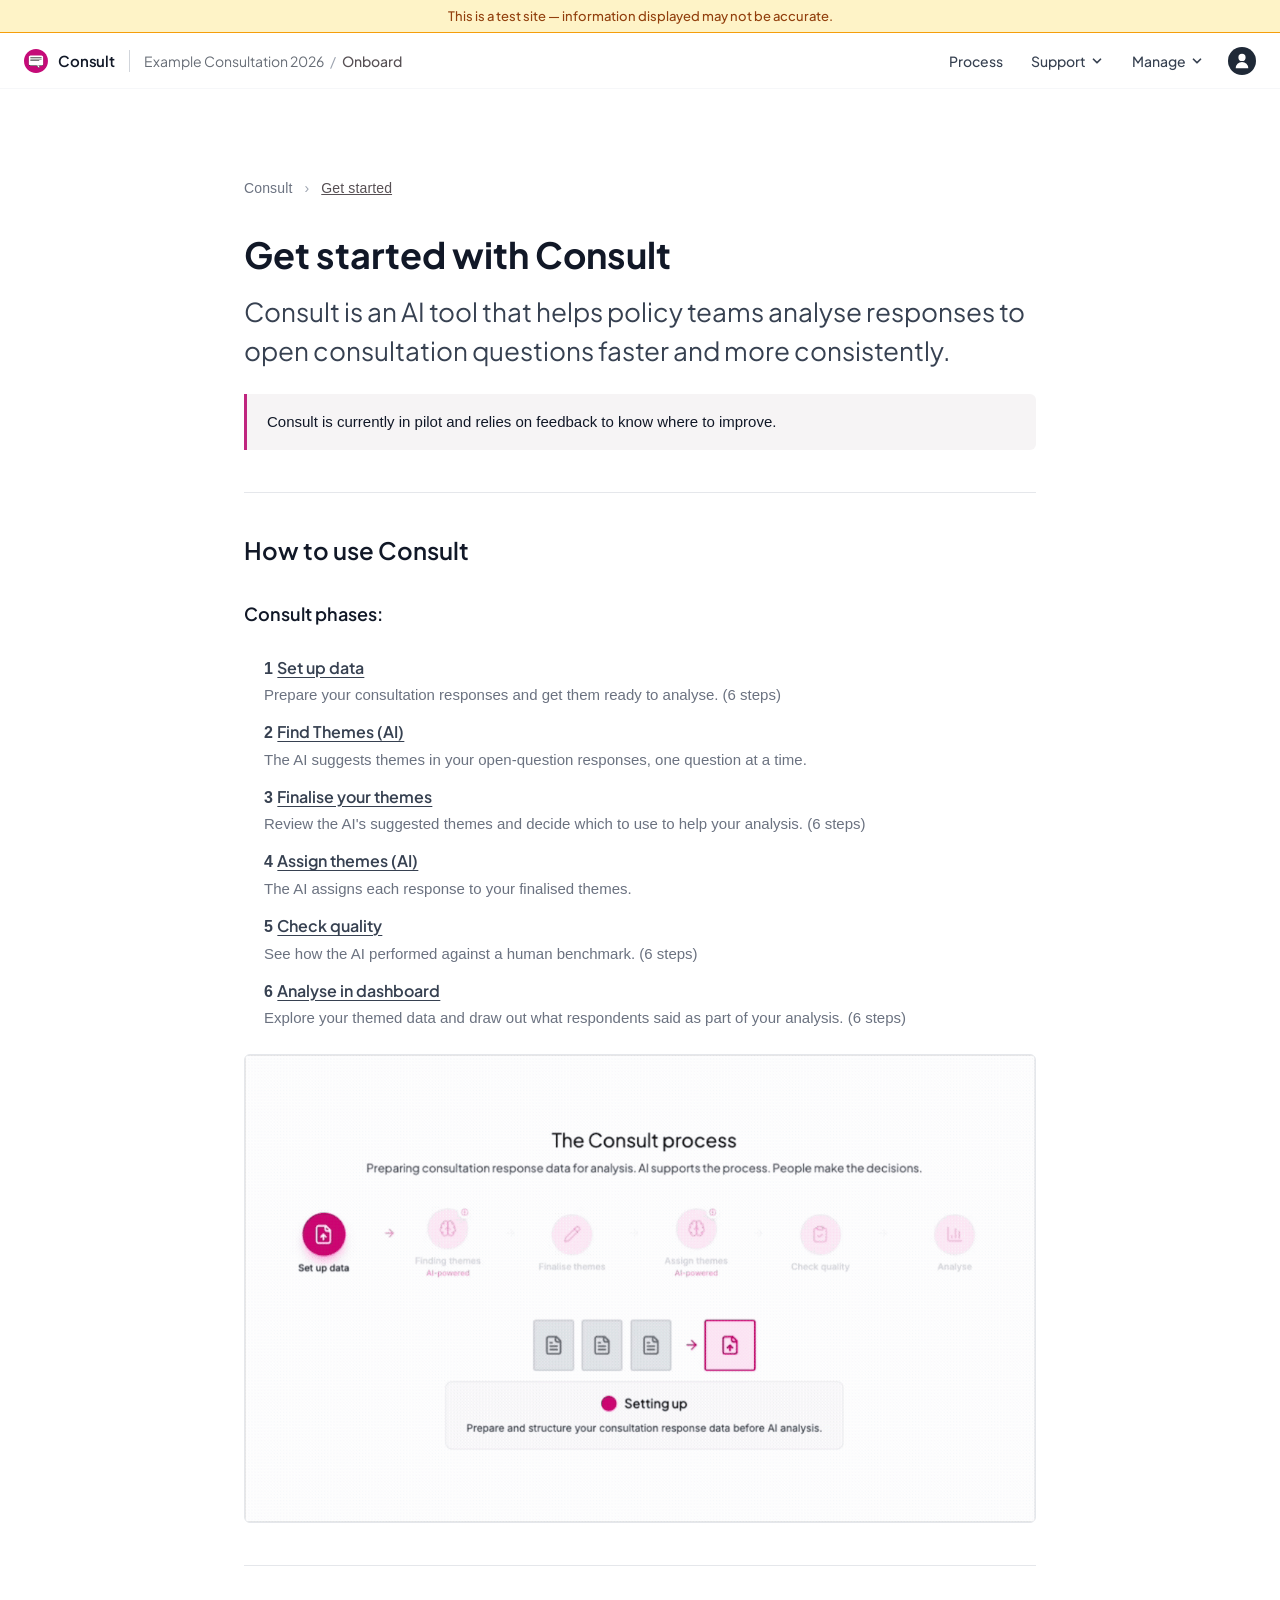
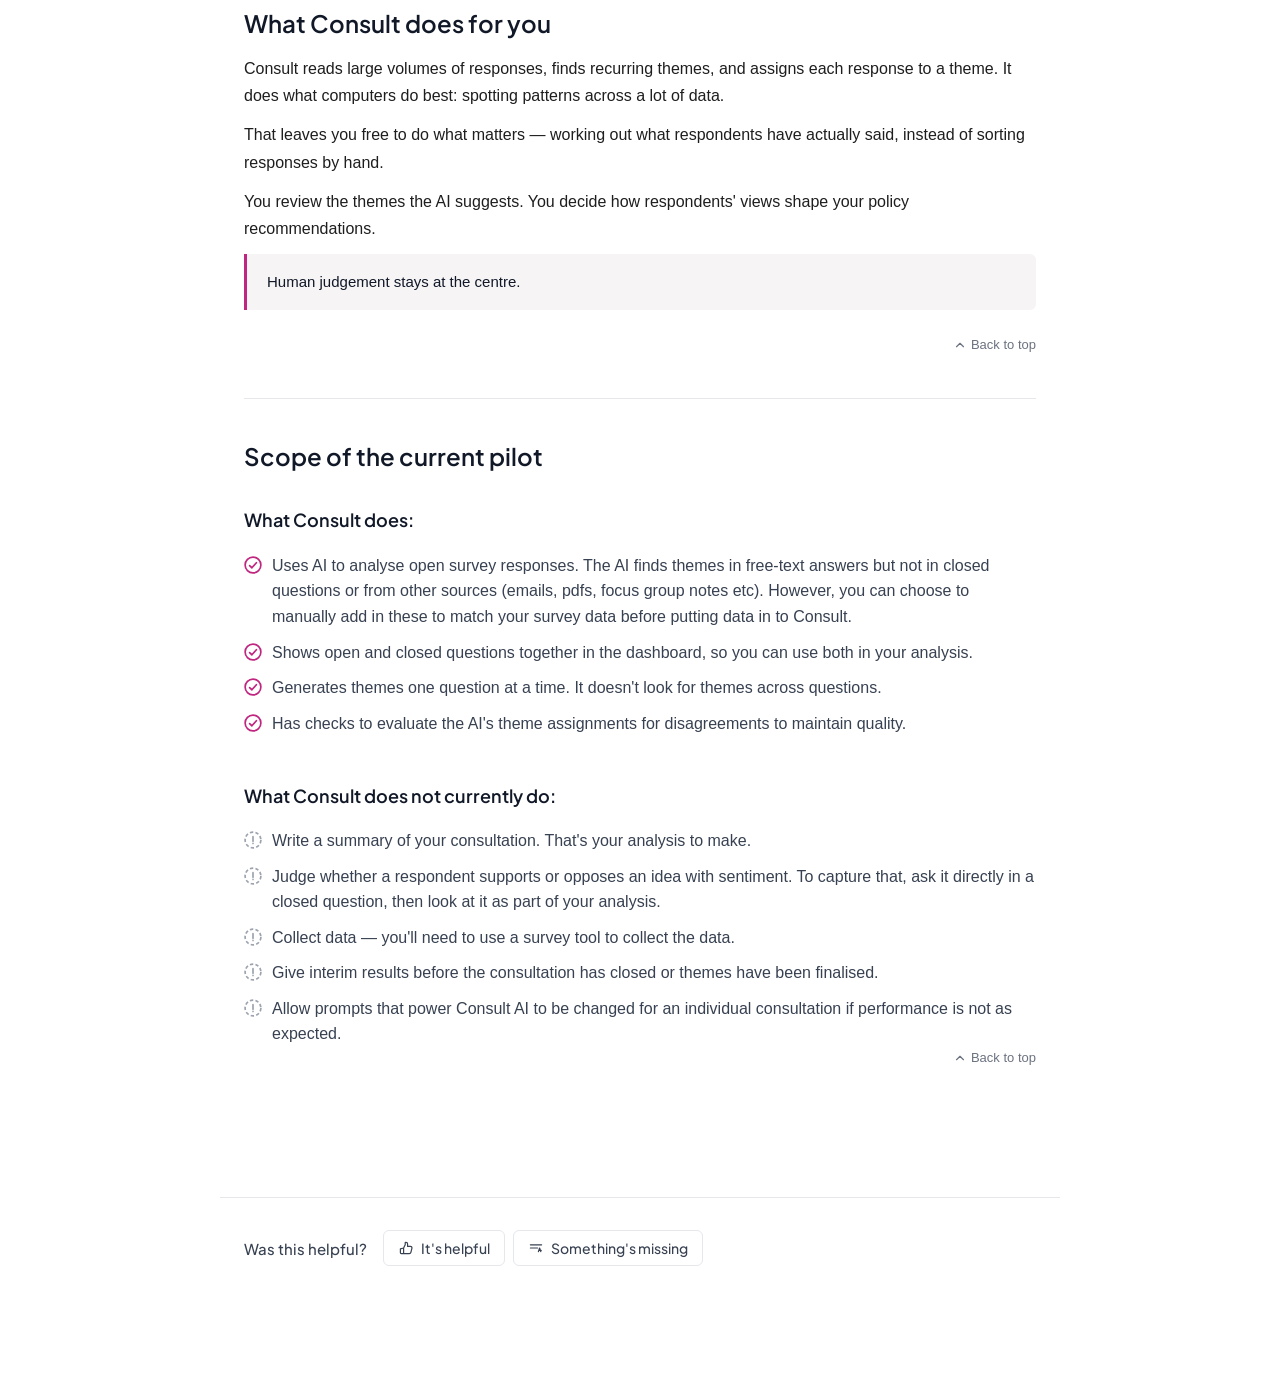
==== index.html @ e6adfe74 "add check page" ====
<!DOCTYPE html>
<html lang="en">
<head>
  <meta charset="UTF-8" />
  <meta name="viewport" content="width=device-width, initial-scale=1.0" />
  <title>Consult Header</title>
  <link href="https://fonts.googleapis.com/css2?family=Plus+Jakarta+Sans:wght@400;500;600&display=swap" rel="stylesheet" />
  <link rel="stylesheet" href="style.css" />
</head>
<body>

  <div class="test-banner">
    This is a test site — information displayed may not be accurate.
  </div>

  <header class="header">

    <!-- Left: brand + breadcrumb -->
    <div class="header-left">

      <a href="#" class="brand">
        <img src="images/consult.svg" alt="Consult logo" class="brand-icon" />
        <span class="brand-name">Consult</span>
      </a>
      <div class="divider"></div>

      <nav class="breadcrumb" aria-label="breadcrumb">
        <span class="breadcrumb-page">Example Consultation 2026</span>
        <span class="breadcrumb-sep">/</span>
        <span class="breadcrumb-current">Onboard</span>
      </nav>

    </div>

    <!-- Right: nav links + avatar -->
    <div class="header-right">

      <a href="#" class="nav-link">Process</a>

      <button class="nav-link" aria-haspopup="true">
        Support
        <svg class="chevron" viewBox="0 0 16 16">
          <polyline points="4 6 8 10 12 6"/>
        </svg>
      </button>

      <button class="nav-link" aria-haspopup="true">
        Manage
        <svg class="chevron" viewBox="0 0 16 16">
          <polyline points="4 6 8 10 12 6"/>
        </svg>
      </button>

      <div class="avatar" role="button" aria-label="User account" tabindex="0">
        <svg viewBox="0 0 20 20" xmlns="http://www.w3.org/2000/svg">
          <path d="M10 10a4 4 0 100-8 4 4 0 000 8zm-7 8a7 7 0 1114 0H3z"/>
        </svg>
      </div>

    </div>

  </header>
  <main class="main" id="top">
    <div class="container">
    <article class="help-page">
 
        <!-- Breadcrumb -->
        <nav class="breadcrumb" aria-label="Breadcrumb">
          Consult <span>›</span> <a href="index.html" class="breadcrumb-current">Get started </a> 
        </nav>
       
        <!-- Page title -->
        <h1>Get started with Consult</h1>
        <p class="intro">Consult is an AI tool that helps policy teams analyse responses to open consultation questions faster and more consistently.</p>
        <p class="callout">Consult is currently in pilot and relies on feedback to know where to improve.</p>
        <hr class="section-divider">

        <!-- Process section -->
        <h2>How to use Consult</h2>

        <h3>Consult phases:</h3>

        <ol class="phase-list">
          <li><span class="phase-header"><span class="number-circle-inline">1 </span> <a href="data.html"><strong> Set up data</strong></a></span><span class="phase-desc">Prepare your consultation responses and get them ready to analyse. (6 steps)</span></li>
          <li><span class="phase-header"><span class="number-circle-inline"> 2 </span> <a href="find.html"><strong> Find Themes (AI)</strong></a></span><span class="phase-desc">The AI suggests themes in your open-question responses, one question at a time.</span></li>
          <li><span class="phase-header"><span class="number-circle-inline"> 3 </span> <a href="finalise.html"><strong> Finalise your themes</strong></a></span><span class="phase-desc">Review the AI's suggested themes and decide which to use to help your analysis. (6 steps)</span></li>
          <li><span class="phase-header"><span class="number-circle-inline"> 4 </span> <a href="assign.html"><strong> Assign themes (AI)</strong></a></span><span class="phase-desc">The AI assigns each response to your finalised themes.</span></li>
          <li><span class="phase-header"><span class="number-circle-inline"> 5 </span> <a href="check.html"><strong> Check quality</strong></a></span><span class="phase-desc">See how the AI performed against a human benchmark. (6 steps)</span></li>
          <li><span class="phase-header"><span class="number-circle-inline"> 6 </span> <a href="analyse.html"><strong> Analyse in dashboard</strong></a></span><span class="phase-desc">Explore your themed data and draw out what respondents said as part of your analysis. (6 steps)</span></li>
        </ol>
        <div class="gif-container">
          <img src="images/Consult process animation.gif" alt="Overview of Consult phases" /></div>
        <hr class="section-divider">

        <!-- Section -->
        <h2>What Consult does for you</h2>

        <div class="section-text">
          <p>Consult reads large volumes of responses, finds recurring themes, and assigns each response to a theme. It does what computers do best: spotting patterns across a lot of data.
          </p>
          <p>That leaves you free to do what matters — working out what respondents have actually said, instead of sorting responses by hand.
          </p>
          <p>You review the themes the AI suggests. You decide how respondents' views shape your policy recommendations.
          </p>
          <p class="callout">Human judgement stays at the centre.</p>
        </div>

        <a href="#top" class="back-to-top"><svg xmlns="http://www.w3.org/2000/svg" width="14" height="14" viewBox="0 0 24 24" fill="none" stroke="currentColor" stroke-width="2" stroke-linecap="round" stroke-linejoin="round"><polyline points="18 15 12 9 6 15"></polyline></svg>Back to top</a>
        <hr class="section-divider">

        <!-- Section scope -->
        <h2>Scope of the current pilot</h2>
        <section id="section-do">
        <h3>What Consult does:</h3>

        <ul class="scope-list scope-list--does">
            <li>
              <svg class="scope-icon" viewBox="0 0 16 16" fill="none" aria-hidden="true"><circle cx="8" cy="8" r="7" stroke="#c0257f" stroke-width="1.5"/><polyline points="5,8.5 7,10.5 11,6" stroke="#c0257f" stroke-width="1.5" stroke-linecap="round" stroke-linejoin="round"/></svg>
              Uses AI to analyse open survey responses. The AI finds themes in free-text answers but not in closed questions or from other sources (emails, pdfs, focus group notes etc). However, you can choose to manually add in these to match your survey data before putting data in to Consult.
            </li>
            <li>
              <svg class="scope-icon" viewBox="0 0 16 16" fill="none" aria-hidden="true"><circle cx="8" cy="8" r="7" stroke="#c0257f" stroke-width="1.5"/><polyline points="5,8.5 7,10.5 11,6" stroke="#c0257f" stroke-width="1.5" stroke-linecap="round" stroke-linejoin="round"/></svg>
              Shows open and closed questions together in the dashboard, so you can use both in your analysis.
            </li>
            <li>
              <svg class="scope-icon" viewBox="0 0 16 16" fill="none" aria-hidden="true"><circle cx="8" cy="8" r="7" stroke="#c0257f" stroke-width="1.5"/><polyline points="5,8.5 7,10.5 11,6" stroke="#c0257f" stroke-width="1.5" stroke-linecap="round" stroke-linejoin="round"/></svg>
              Generates themes one question at a time. It doesn't look for themes across questions.
            </li>
            <li>
              <svg class="scope-icon" viewBox="0 0 16 16" fill="none" aria-hidden="true"><circle cx="8" cy="8" r="7" stroke="#c0257f" stroke-width="1.5"/><polyline points="5,8.5 7,10.5 11,6" stroke="#c0257f" stroke-width="1.5" stroke-linecap="round" stroke-linejoin="round"/></svg>
              Has checks to evaluate the AI's theme assignments for disagreements to maintain quality.
            </li>
          </ul>
        </section>
        <br>

        <!-- Section -->
        <section id="section-dont">
        <h3>What Consult does not currently do:</h3>

        <ul class="scope-list scope-list--not-yet">
            <li>
              <svg class="scope-icon" viewBox="0 0 16 16" fill="none" aria-hidden="true"><circle cx="8" cy="8" r="7" stroke="#9CA3AF" stroke-width="1.5" stroke-dasharray="3 2"/><line x1="8" y1="5" x2="8" y2="9" stroke="#9CA3AF" stroke-width="1.5" stroke-linecap="round"/><circle cx="8" cy="11" r="0.75" fill="#9CA3AF"/></svg>
              Write a summary of your consultation. That's your analysis to make.
            </li>
            <li>
              <svg class="scope-icon" viewBox="0 0 16 16" fill="none" aria-hidden="true"><circle cx="8" cy="8" r="7" stroke="#9CA3AF" stroke-width="1.5" stroke-dasharray="3 2"/><line x1="8" y1="5" x2="8" y2="9" stroke="#9CA3AF" stroke-width="1.5" stroke-linecap="round"/><circle cx="8" cy="11" r="0.75" fill="#9CA3AF"/></svg>
              Judge whether a respondent supports or opposes an idea with sentiment. To capture that, ask it directly in a closed question, then look at it as part of your analysis.
            </li>
            <li>
              <svg class="scope-icon" viewBox="0 0 16 16" fill="none" aria-hidden="true"><circle cx="8" cy="8" r="7" stroke="#9CA3AF" stroke-width="1.5" stroke-dasharray="3 2"/><line x1="8" y1="5" x2="8" y2="9" stroke="#9CA3AF" stroke-width="1.5" stroke-linecap="round"/><circle cx="8" cy="11" r="0.75" fill="#9CA3AF"/></svg>
              Collect data — you'll need to use a survey tool to collect the data.
            </li>
            <li>
              <svg class="scope-icon" viewBox="0 0 16 16" fill="none" aria-hidden="true"><circle cx="8" cy="8" r="7" stroke="#9CA3AF" stroke-width="1.5" stroke-dasharray="3 2"/><line x1="8" y1="5" x2="8" y2="9" stroke="#9CA3AF" stroke-width="1.5" stroke-linecap="round"/><circle cx="8" cy="11" r="0.75" fill="#9CA3AF"/></svg>
              Give interim results before the consultation has closed or themes have been finalised.
            </li>
            <li>
              <svg class="scope-icon" viewBox="0 0 16 16" fill="none" aria-hidden="true"><circle cx="8" cy="8" r="7" stroke="#9CA3AF" stroke-width="1.5" stroke-dasharray="3 2"/><line x1="8" y1="5" x2="8" y2="9" stroke="#9CA3AF" stroke-width="1.5" stroke-linecap="round"/><circle cx="8" cy="11" r="0.75" fill="#9CA3AF"/></svg>
              Allow prompts that power Consult AI to be changed for an individual consultation if performance is not as expected.
            </li>
          </ul>
          <a href="#top" class="back-to-top"><svg xmlns="http://www.w3.org/2000/svg" width="14" height="14" viewBox="0 0 24 24" fill="none" stroke="currentColor" stroke-width="2" stroke-linecap="round" stroke-linejoin="round"><polyline points="18 15 12 9 6 15"></polyline></svg>Back to top</a>
</section>
      </article>
   
      <div class="feedback-block">
        <div class="feedback-prompt">
          <span class="feedback-label">Was this helpful?</span>
          <div class="feedback-buttons">
            <button class="feedback-btn" id="btn-helpful" onclick="showFeedback('helpful')">
              <svg viewBox="0 0 20 20" fill="none" stroke="currentColor" stroke-width="1.5" stroke-linecap="round" stroke-linejoin="round" aria-hidden="true">
                <path d="M7 10V17M3 11v5a1 1 0 001 1h10.17a2 2 0 001.94-1.515l1.4-5.6A2 2 0 0015.571 8H12V5a2 2 0 00-2-2h-.5a.5.5 0 00-.5.5V6L7 10z"/>
              </svg>
              It's helpful
            </button>
            <button class="feedback-btn" id="btn-missing" onclick="showFeedback('missing')">
              <svg viewBox="0 0 20 20" fill="none" stroke="currentColor" stroke-width="1.5" stroke-linecap="round" stroke-linejoin="round" aria-hidden="true">
                <path d="M3 6h14M3 10h9"/>
                <path d="M13 14.5l1.5-4.5 1.5 4.5M13.5 13h3"/>
              </svg>
              Something's missing
            </button>
          </div>
        </div>

        <div class="feedback-expanded" id="feedback-expanded" style="display:none">
          <p class="feedback-question" id="feedback-question"></p>
          <textarea class="feedback-textarea" id="feedback-textarea" rows="3"></textarea>
          <button class="feedback-send" onclick="sendFeedback()">Send feedback</button>
        </div>

        <div class="feedback-thanks" id="feedback-thanks" style="display:none">
          <span>Thanks for your feedback.</span>
        </div>
      </div>

    </div>
      </main>

  <script>
    function showFeedback(type) {
      var q = document.getElementById('feedback-question');
      var ta = document.getElementById('feedback-textarea');

      document.getElementById('btn-helpful').classList.toggle('feedback-btn--active', type === 'helpful');
      document.getElementById('btn-missing').classList.toggle('feedback-btn--active', type === 'missing');

      if (type === 'helpful') {
        q.textContent = "What's been the most useful part?";
        ta.placeholder = 'eg the animations made it easy to relate to the tool...';
      } else {
        q.textContent = "What's missing or unclear? What would have helped you?";
        ta.placeholder = 'eg step 2 missed out the part about...';
      }

      document.getElementById('feedback-expanded').style.display = 'flex';
      document.getElementById('feedback-thanks').style.display = 'none';
      ta.value = '';
    }

    function sendFeedback() {
      document.getElementById('feedback-expanded').style.display = 'none';
      document.getElementById('feedback-thanks').style.display = 'block';
      document.getElementById('btn-helpful').classList.remove('feedback-btn--active');
      document.getElementById('btn-missing').classList.remove('feedback-btn--active');
    }
  </script>

</body>
</html>
---- style.css ----
*, *::before, *::after {
    box-sizing: border-box;
    margin: 0;
    padding: 0;
  }
  
  body {
    font-family: 'Plus Jakarta Sans', Arial, sans-serif;
    background: #ffffff;
  }
  
  /* ── Test banner ── */
.test-banner {
  background: #fef3c7;
  border-bottom: 1px solid #f59e0b;
  color: #92400e;
  font-size: 13px;
  font-weight: 500;
  text-align: center;
  padding: 8px 24px;
}

/* ── Header shell ── */
  .header {
    display: flex;
    align-items: center;
    justify-content: space-between;
    height: 56px;
    padding: 0 24px;
    background: #ffffff;
    border-bottom: 1px solid #f6f7f9;
  }
  
  /* ── Left group ── */
  .header-left {
    display: flex;
    align-items: center;
    gap: 14px;
  }
  
  .brand {
    display: flex;
    align-items: center;
    gap: 10px;
    text-decoration: none;
  }
  
  /* Pink chat-bubble icon */
  .brand-icon {
    width: 24px;
    height: 24px;
    flex-shrink: 0;
  }
  
  .brand-icon svg {
    width: 17px;
    height: 17px;
    fill: #ffffff;
  }
  
  .brand-name {
    font-size: 15px;
    font-weight: 600;
    color: #111827;
    letter-spacing: -0.01em;
  }
  
  /* Vertical divider */
  .divider {
    width: 1px;
    height: 22px;
    background: #d1d5db;
    flex-shrink: 0;
  }
  
  /* Breadcrumb */
  .breadcrumb {
    display: flex;
    align-items: center;
    gap: 6px;
    font-size: 14px;
  }
  
  .breadcrumb-page {
    color: #676d76;
    font-weight: 400;
  }
  
  .breadcrumb-sep {
    color: #9ca3af;
  }
  
  .breadcrumb-current {
    color: #575054;
    font-weight: 500;
  }
  
  /* ── Right nav ── */
  .header-right {
    display: flex;
    align-items: center;
    gap: 4px;
  }
  
  .nav-link {
    display: flex;
    align-items: center;
    gap: 4px;
    padding: 6px 12px;
    font-size: 14px;
    font-weight: 500;
    color: #374151;
    text-decoration: none;
    border-radius: 6px;
    cursor: pointer;
    transition: background 0.15s ease, color 0.15s ease;
    border: none;
    background: none;
    font-family: inherit;
  }
  
  .nav-link:hover {
    background: #f3f4f6;
    color: #111827;
  }
  
  .nav-link .chevron {
    width: 14px;
    height: 14px;
    stroke: currentColor;
    fill: none;
    stroke-width: 2;
    stroke-linecap: round;
    stroke-linejoin: round;
  }
  
  /* Avatar */
  .avatar {
    width: 28px;
    height: 28px;
    background: #1f2937;
    border-radius: 50%;
    display: flex;
    align-items: center;
    justify-content: center;
    margin-left: 8px;
    cursor: pointer;
    flex-shrink: 0;
    transition: opacity 0.15s ease;
  }
  
  .avatar:hover {
    opacity: 0.85;
  }
  
  .avatar svg {
    width: 18px;
    height: 18px;
    fill: #ffffff;
  }

  /* ── Main layout ── */
.main {
    background: #ffffff;
    min-height: calc(100vh - 56px);
    padding: 48px 24px;
  }
  
  .container {
    max-width: 1200px;
    margin: 0 auto;
  }
  
  .page-title {
    font-size: 28px;
    font-weight: 600;
    color: #111827;
    margin-bottom: 8px;
  }
  
  .page-subtitle {
    font-size: 15px;
    color: #6b7280;
    margin-bottom: 32px;
  }
  
  /* ── Cards ── */
  .card {
    background: #ffffff;
    border: 1px solid #e5e7eb;
    border-radius: 10px;
    padding: 28px;
    margin-bottom: 20px;
  }
  
  .card-title {
    font-size: 16px;
    font-weight: 600;
    color: #111827;
    margin-bottom: 16px;
  }
  
  .card-body {
    font-size: 14px;
    color: #374151;
    margin-bottom: 10px;
  }
  
  /* ── Overview list ── */
  .overview-list {
    padding-left: 20px;
    display: flex;
    flex-direction: column;
    gap: 10px;
  }
  
  .overview-list li {
    font-size: 14px;
    color: #374151;
    line-height: 1.5;
  }
  
  /* ── Email template ── */
  .email-template-wrapper {
    border: 1px solid #e5e7eb;
    border-radius: 8px;
    overflow: hidden;
    margin-top: 16px;
    margin-bottom: 20px;
  }
  
  .email-template-header {
    display: flex;
    align-items: center;
    justify-content: space-between;
    padding: 10px 16px;
    background: #f9fafb;
    border-bottom: 1px solid #e5e7eb;
  }
  
  .email-template-label {
    font-size: 13px;
    font-weight: 500;
    color: #6b7280;
  }
  
  .copy-btn {
    display: flex;
    align-items: center;
    gap: 6px;
    padding: 6px 14px;
    font-size: 13px;
    font-weight: 500;
    color: #ffffff;
    background: #0f766e;
    border: none;
    border-radius: 6px;
    cursor: pointer;
    font-family: inherit;
    transition: background 0.15s ease;
  }
  
  .copy-btn:hover { background: #0d6460; }
  
  .copy-btn svg {
    width: 14px;
    height: 14px;
  }
  
  .email-template-body {
    padding: 16px;
    font-size: 13px;
    font-family: 'Courier New', monospace;
    color: #374151;
    line-height: 1.6;
    white-space: pre-wrap;
    background: #ffffff;
    margin: 0;
    max-height: 220px;   /* ← add this: sets how tall the box gets before scrolling */
    overflow-y: auto;    /* ← add this: makes it scroll vertically */
  }
  
  /* ── Confirm button ── */
  .confirm-btn {
    display: flex;
    align-items: center;
    justify-content: center;
    gap: 10px;
    width: 100%;
    padding: 10px;
    font-size: 15px;
    font-weight: 500;
    color: #ffffff;
    background: #c0257f;
    border: none;
    border-radius: 8px;
    cursor: pointer;
    font-family: inherit;
    transition: background 0.15s ease;
  }
  
  .confirm-btn:hover { background: #a81e6e; }
  
  .confirm-btn svg {
    width: 18px;
    height: 18px;
  }
  
  /* ── Info callout card ── */
  .card-info {
    display: flex;
    align-items: flex-start;
    gap: 14px;
    background: #f6f4f5;
    border-color: #c0257f;
  }
  
  .info-icon {
    flex-shrink: 0;
    color: #0f766e;
    margin-top: 1px;
  }
  
  .info-icon svg {
    width: 20px;
    height: 20px;
  }
  
  .info-title {
    font-size: 14px;
    font-weight: 600;
    color: #111827;
    margin-bottom: 4px;
  }
  
  .info-body {
    font-size: 14px;
    color: #374151;
    line-height: 1.5;
  }

  .help-page {
    max-width: 840px;
    margin: 0 auto;
    padding: 40px 24px 80px;
    font-family: 'DM Sans', 'Segoe UI', sans-serif;
    color: #1E1E1E;
    line-height: 1.7;
    font-size: 16px;
  }
 
  .help-page .breadcrumb {
    font-size: 14px;
    color: #6B7280;
    margin-bottom: 32px;
    letter-spacing: 0.01em;
  }
 
  .help-page .breadcrumb span {
    color: #9CA3AF;
    margin: 0 6px;
  }
 
 .indent {
  padding-left: 30px;
}

  .help-page h1 {
    font-size: 36px;
    font-weight: 700;
    line-height: 1.2;
    margin: 0 0 16px;
    color: #111827;
    font-family: 'Plus Jakarta Sans', arial, sans-serif;
  }
 
  .help-page .intro {
    font-size: 26px;
    color: #374151;
    line-height: 1.5;
    margin-bottom: 20px;
    font-family: 'Plus Jakarta Sans', arial, sans-serif;
  }
 
  .help-page .jump-to {
    margin: 32px 0 0;
  }

  .help-page .jump-to-label {
    font-size: 14px;
    font-weight: 600;
    color: #374151;
    margin: 0 0 10px;
  }

  .help-page .jump-to-list {
    list-style: none;
    margin: 0;
    padding: 0;
    display: flex;
    flex-direction: column;
    gap: 8px;
  }

  .help-page .jump-to-list a {
    font-size: 16px;
    color: #374151;
    text-decoration: underline;
    text-underline-offset: 3px;
    text-decoration-color: #9CA3AF;
  }

  .help-page .jump-to-list a:hover {
    color: #1E1E1E;
    text-decoration-color: #374151;
  }

  .help-page .section-divider {
    border: none;
    border-top: 1px solid #E5E7EB;
    margin: 42px 0 42px 0;
  }

  .back-to-top {
    display: flex;
    align-items: center;
    gap: 4px;
    font-size: 13px;
    color: #6B7280;
    text-decoration: none;
    margin-left: auto;
    width: fit-content;
  }

  .back-to-top:hover {
    color: #c0257f;
    text-decoration: underline;
  }
 
  .help-page h2 {
    font-size: 24px;
    font-weight: 600;
    line-height: 1.3;
    margin: 0 0 16px;
    font-family: 'Plus Jakarta Sans', sans-serif;
    color: #111827;
  }

  .help-page h3 {
    font-size: 18px;
    font-weight: 600;
    line-height: 1.3;
    margin: 0 0 16px;
    font-family: 'Plus Jakarta Sans', sans-serif;
    color: #111827;
    padding: 20px 0px 5px 0px;
  }
 
  .help-page .section-text {
    margin-bottom: 24px;
  }
 
  .help-page .section-text p {
    margin: 0 0 12px;
  }
 
  .help-page .section-text ul {
    margin: 24px 0;
    padding-left: 0;
    list-style: none;
  }
 
  .help-page .section-text ul li {
    padding: 2px 0 2px 0px;
    position: relative;
  }
 
 
  .help-page .section-text strong {
    font-weight: 600;
    color: #111827;
  }
 
  .help-page .gif-container {
    margin: 24px 0 12px;
    border-radius: 6px;
    overflow: hidden;
    border: 1px solid #E5E7EB;
    background-color: #F3F4F6;
  }
 
  .help-page .gif-container img {
    display: block;
    width: 100%;
    height: auto;
  }
 
  .help-page .gif-placeholder {
    display: flex;
    align-items: center;
    justify-content: center;
    min-height: 260px;
    padding: 32px;
    text-align: center;
    color: #6B7280;
    font-size: 14px;
    line-height: 1.5;
    font-style: italic;
  }
 
  .help-page .caption {
    font-size: 14px;
    color: #6B7280;
    line-height: 1.6;
    margin: 8px 0 24px;
  }
 
  .help-page .download-btn {
    display: inline-flex;
    align-items: center;
    gap: 8px;
    margin: 20px 0 0;
    padding: 10px 16px;
    background: #F3F4F6;
    color: #1E1E1E;
    font-size: 14px;
    font-weight: 500;
    text-decoration: none;
    border-radius: 6px;
    border: 1px solid #E5E7EB;
  }

  .help-page .download-btn svg {
    width: 16px;
    height: 16px;
    flex-shrink: 0;
  }

  .help-page .download-btn:hover {
    background: #E5E7EB;
  }

  .help-page .callout {
    background-color: #f6f4f5;
    border-left: 3px solid #c0257f;
    padding: 16px 20px;
    margin: 24px 0;
    border-radius: 0 6px 6px 0;
    font-size: 15px;
    color: #111827;
    line-height: 1.6;
  }
 
  .help-page .callout strong {
    color: #111827;
  }
 
  .help-page .confirm-box {
    background-color: #F9FAFB;
    border: 1px solid #E5E7EB;
    border-radius: 8px;
    padding: 24px;
    margin-top: 24px;
    text-align: center;
  }
 
  .help-page .confirm-box a {
    color: #0D9488;
    font-weight: 600;
    text-decoration: none;
    border-bottom: 1px solid #0D9488;
  }
 
  .help-page .confirm-box a:hover {
    color: #0F766E;
    border-bottom-color: #0F766E;
  }
 
  .bullet-list {
    margin: 16px 0;
    padding-left: 0;
    list-style: none;
  }

  .bullet-list li,
  .help-page .section-text .bullet-list li {
    padding: 6px 0 6px 20px;
    position: relative;
  }

  .bullet-list li::before {
    content: '';
    position: absolute;
    left: 0;
    top: 1em;
    width: 8px;
    height: 8px;
    border-radius: 50%;
    background: #0D9488;
  }

  .help-page .review-checklist {
    margin: 16px 0;
    padding-left: 0;
    list-style: none;
  }
 
  .help-page .review-checklist li {
    padding: 10px 0 10px 28px;
    position: relative;
    line-height: 1.6;
  }
 
  .help-page .review-checklist li::before {
    content: '☐';
    position: absolute;
    left: 0;
    top: 10px;
    font-size: 16px;
    color: #0D9488;
  }

  .number-circle {
    width: 32px;
    height: 32px;
    border-radius: 50%;
    background-color: #FCE4EC;
    color: #E91E63;
    display: flex;
    align-items: center;
    justify-content: center;
    font-size: 14px;
    font-weight: 600;
    font-family: sans-serif;
  }

  .number-circle-inline {
    width: 32px;
    height: 32px;
    border-radius: 50%;
    color: #374151;
    font-size: 16px;
    font-weight: 600;
    font-family: sans-serif;
  }

  .step-header {
    display: flex;
    align-items:normal;
    gap: 12px;
  }

/* ── Phase navigation ── */
.phase-nav {
  max-width: 840px;
  margin: 48px auto 0;
  padding: 0 24px;
  display: flex;
  justify-content: space-between;
  align-items: center;
}

.phase-nav__prev,
.phase-nav__next {
  display: inline-flex;
  align-items: center;
  gap: 6px;
  font-size: 14px;
  color: #6B7280;
  text-decoration: none;
  transition: color 0.15s;
}

.phase-nav__prev:hover,
.phase-nav__next:hover {
  color: #c0257f;
}

.phase-nav__prev svg,
.phase-nav__next svg {
  width: 14px;
  height: 14px;
  flex-shrink: 0;
}

.phase-nav__prev span,
.phase-nav__next span {
  display: flex;
  flex-direction: column;
}

.phase-nav__next span {
  align-items: flex-end;
}

.phase-nav__label {
  font-size: 11px;
  text-transform: uppercase;
  letter-spacing: 0.05em;
  color: #9CA3AF;
}

/* ── Feedback block ── */
.feedback-block {
  max-width: 840px;
  margin: 48px auto 0;
  padding: 32px 24px 80px;
  border-top: 1px solid #E5E7EB;
}

.feedback-prompt {
  display: flex;
  align-items: center;
  gap: 16px;
  flex-wrap: wrap;
}

.feedback-label {
  font-size: 15px;
  font-weight: 500;
  color: #374151;
}

.feedback-buttons {
  display: flex;
  gap: 8px;
}

.feedback-btn {
  display: inline-flex;
  align-items: center;
  gap: 7px;
  padding: 8px 14px;
  font-size: 14px;
  font-weight: 500;
  color: #374151;
  background: #ffffff;
  border: 1px solid #E5E7EB;
  border-radius: 6px;
  cursor: pointer;
  font-family: inherit;
  transition: background 0.15s ease, border-color 0.15s ease;
}

.feedback-btn svg {
  width: 16px;
  height: 16px;
  flex-shrink: 0;
}

.feedback-btn:hover {
  background: #F9FAFB;
  border-color: #D1D5DB;
}

.feedback-btn--active {
  background: #F0FDFA;
  border-color: #0D9488;
  color: #0F766E;
}

.feedback-btn--active:hover {
  background: #CCFBF1;
  border-color: #0D9488;
}

.feedback-expanded {
  margin-top: 20px;
  display: flex;
  flex-direction: column;
  gap: 12px;
}

.feedback-question {
  font-size: 15px;
  font-weight: 500;
  color: #111827;
}

.feedback-textarea {
  width: 100%;
  padding: 10px 14px;
  font-size: 14px;
  font-family: inherit;
  color: #374151;
  border: 1px solid #E5E7EB;
  border-radius: 6px;
  resize: vertical;
  line-height: 1.6;
  outline: none;
  transition: border-color 0.15s ease;
}

.feedback-textarea::placeholder {
  color: #9CA3AF;
}

.feedback-textarea:focus {
  border-color: #0D9488;
}

.feedback-send {
  align-self: flex-start;
  padding: 8px 16px;
  font-size: 14px;
  font-weight: 500;
  color: #ffffff;
  background: #0D9488;
  border: none;
  border-radius: 6px;
  cursor: pointer;
  font-family: inherit;
  transition: background 0.15s ease;
}

.feedback-send:hover {
  background: #0F766E;
}

.feedback-thanks {
  margin-top: 16px;
  font-size: 14px;
  color: #6B7280;
}

/* ── Phase list ── */
.phase-list {
  list-style: decimal;
  padding-left: 20px;
  margin: 24px 0 0;
  display: flex;
  flex-direction: column;
  gap: 12px;
}

.phase-list li {
  font-size: 16px;
  line-height: 1.6;
  color: #374151;
  display: flex;
  flex-direction: column;
  gap: 2px;
}

.phase-list a {
  color: #374151;
  text-decoration: underline;
  text-underline-offset: 3px;
}

.phase-list a:hover {
  color: #0F766E;
}

.phase-list a strong {
  font-weight: 600;
}

.phase-header {
  display: inline;
  font-family: 'Plus Jakarta Sans', Arial, sans-serif;
  font-size: 16px;
}

.phase-desc {
  display: block;
  font-size: 15px;
  color: #6B7280;
  margin-left: 0;
}

/* ── Scope lists ── */
.scope-list {
  list-style: none;
  margin: 16px 0 0;
  padding: 0;
  display: flex;
  flex-direction: column;
  gap: 10px;
}

.scope-list li {
  display: flex;
  align-items: flex-start;
  gap: 10px;
  font-size: 16px;
  line-height: 1.6;
  color: #374151;
}

.scope-icon {
  flex-shrink: 0;
  width: 18px;
  height: 18px;
  margin-top: 3px;
}

/* ── Inset text ── */
.inset-text {
  border-left: 5px solid #c0257f;
  padding: 10px 20px;
  margin: 10px 0;
  font-size: 15px;
  color: #374151;
  line-height: 1.2;
}
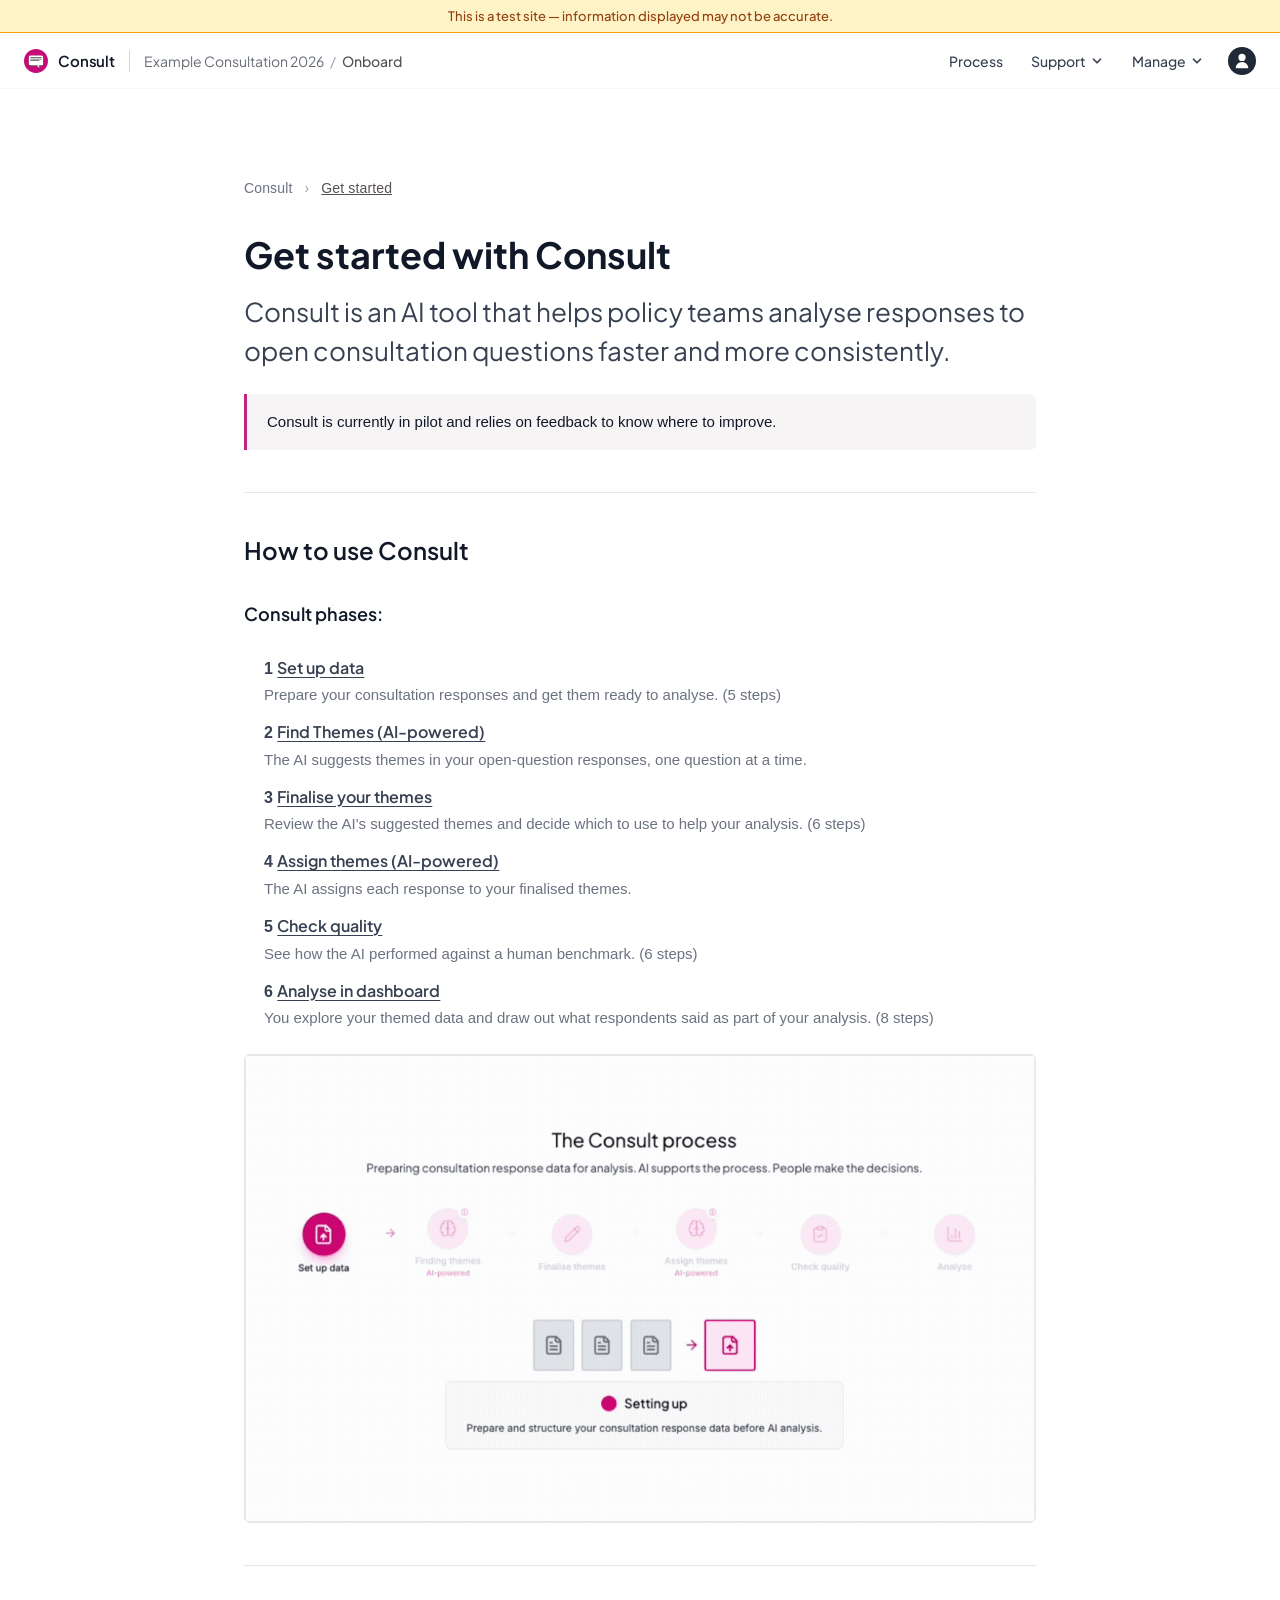
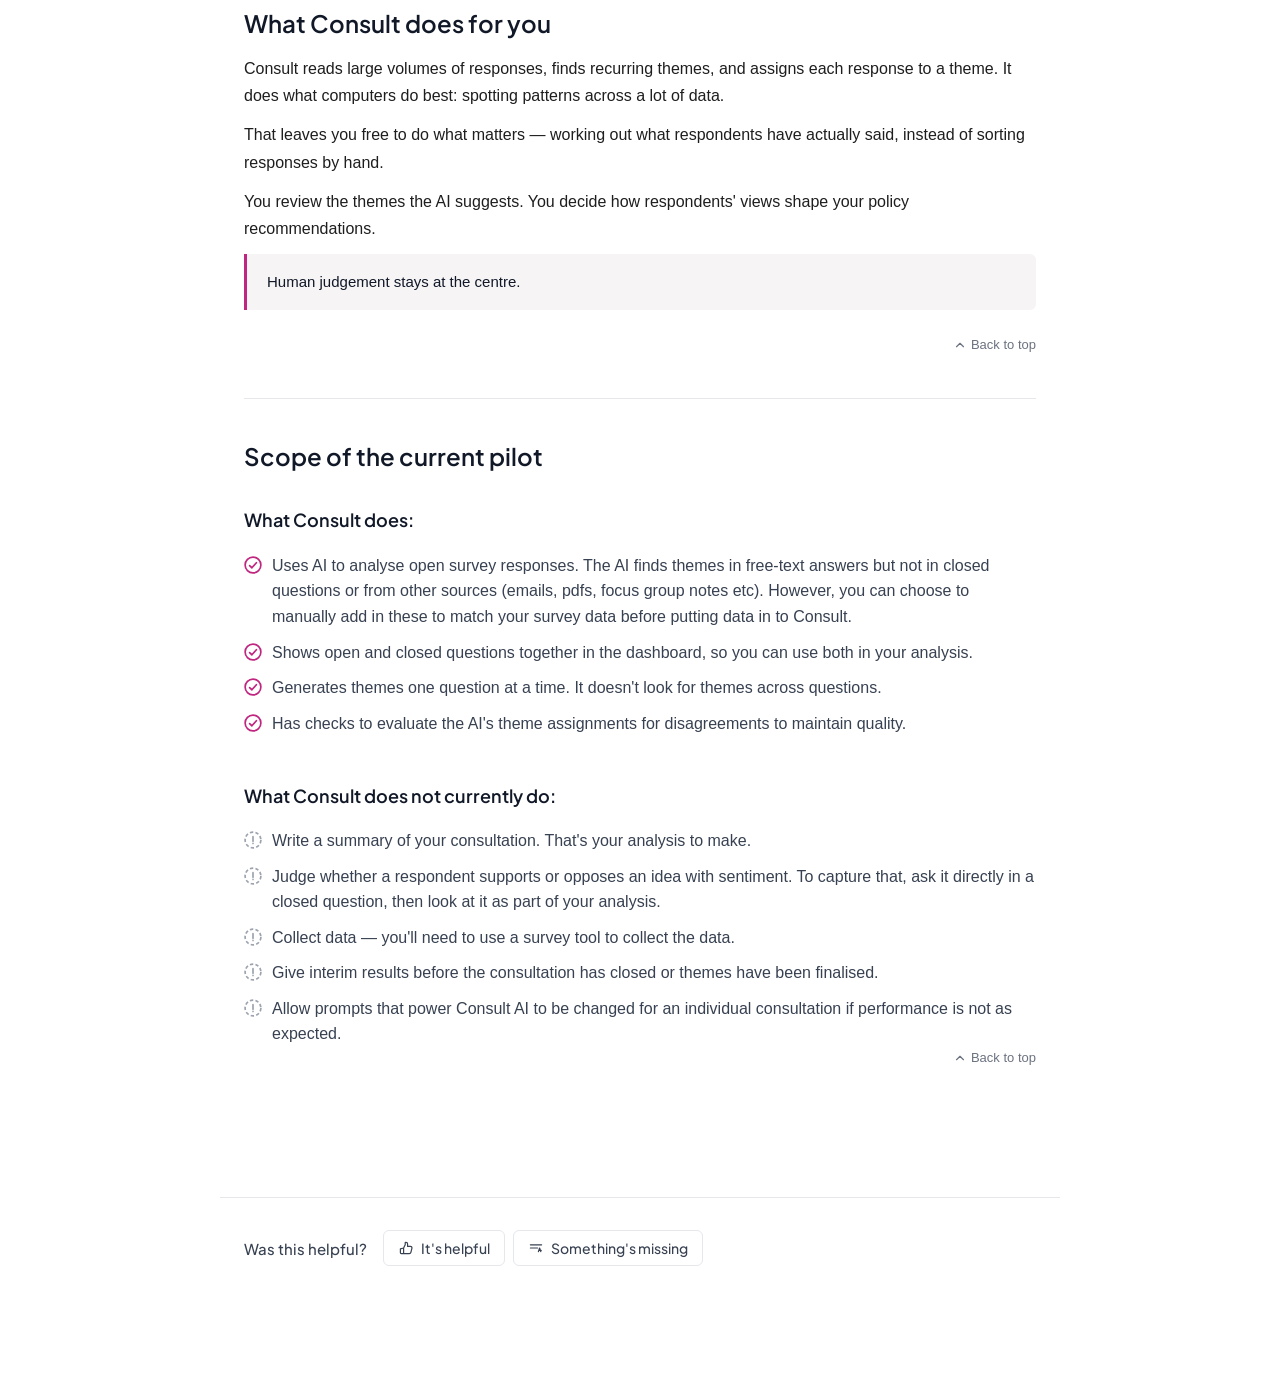
==== commit a46669db: "analyse and chcek changes" ====
--- a/index.html
+++ b/index.html
@@ -81,12 +81,12 @@
         <h3>Consult phases:</h3>
 
         <ol class="phase-list">
-          <li><span class="phase-header"><span class="number-circle-inline">1 </span> <a href="data.html"><strong> Set up data</strong></a></span><span class="phase-desc">Prepare your consultation responses and get them ready to analyse. (6 steps)</span></li>
-          <li><span class="phase-header"><span class="number-circle-inline"> 2 </span> <a href="find.html"><strong> Find Themes (AI)</strong></a></span><span class="phase-desc">The AI suggests themes in your open-question responses, one question at a time.</span></li>
+          <li><span class="phase-header"><span class="number-circle-inline">1 </span> <a href="data.html"><strong> Set up data</strong></a></span><span class="phase-desc">Prepare your consultation responses and get them ready to analyse. (5 steps)</span></li>
+          <li><span class="phase-header"><span class="number-circle-inline"> 2 </span> <a href="find.html"><strong> Find Themes (AI-powered)</strong></a></span><span class="phase-desc">The AI suggests themes in your open-question responses, one question at a time.</span></li>
           <li><span class="phase-header"><span class="number-circle-inline"> 3 </span> <a href="finalise.html"><strong> Finalise your themes</strong></a></span><span class="phase-desc">Review the AI's suggested themes and decide which to use to help your analysis. (6 steps)</span></li>
-          <li><span class="phase-header"><span class="number-circle-inline"> 4 </span> <a href="assign.html"><strong> Assign themes (AI)</strong></a></span><span class="phase-desc">The AI assigns each response to your finalised themes.</span></li>
+          <li><span class="phase-header"><span class="number-circle-inline"> 4 </span> <a href="assign.html"><strong> Assign themes (AI-powered)</strong></a></span><span class="phase-desc">The AI assigns each response to your finalised themes.</span></li>
           <li><span class="phase-header"><span class="number-circle-inline"> 5 </span> <a href="check.html"><strong> Check quality</strong></a></span><span class="phase-desc">See how the AI performed against a human benchmark. (6 steps)</span></li>
-          <li><span class="phase-header"><span class="number-circle-inline"> 6 </span> <a href="analyse.html"><strong> Analyse in dashboard</strong></a></span><span class="phase-desc">Explore your themed data and draw out what respondents said as part of your analysis. (6 steps)</span></li>
+          <li><span class="phase-header"><span class="number-circle-inline"> 6 </span> <a href="analyse.html"><strong> Analyse in dashboard</strong></a></span><span class="phase-desc">You explore your themed data and draw out what respondents said as part of your analysis. (8 steps)</span></li>
         </ol>
         <div class="gif-container">
           <img src="images/Consult process animation.gif" alt="Overview of Consult phases" /></div>
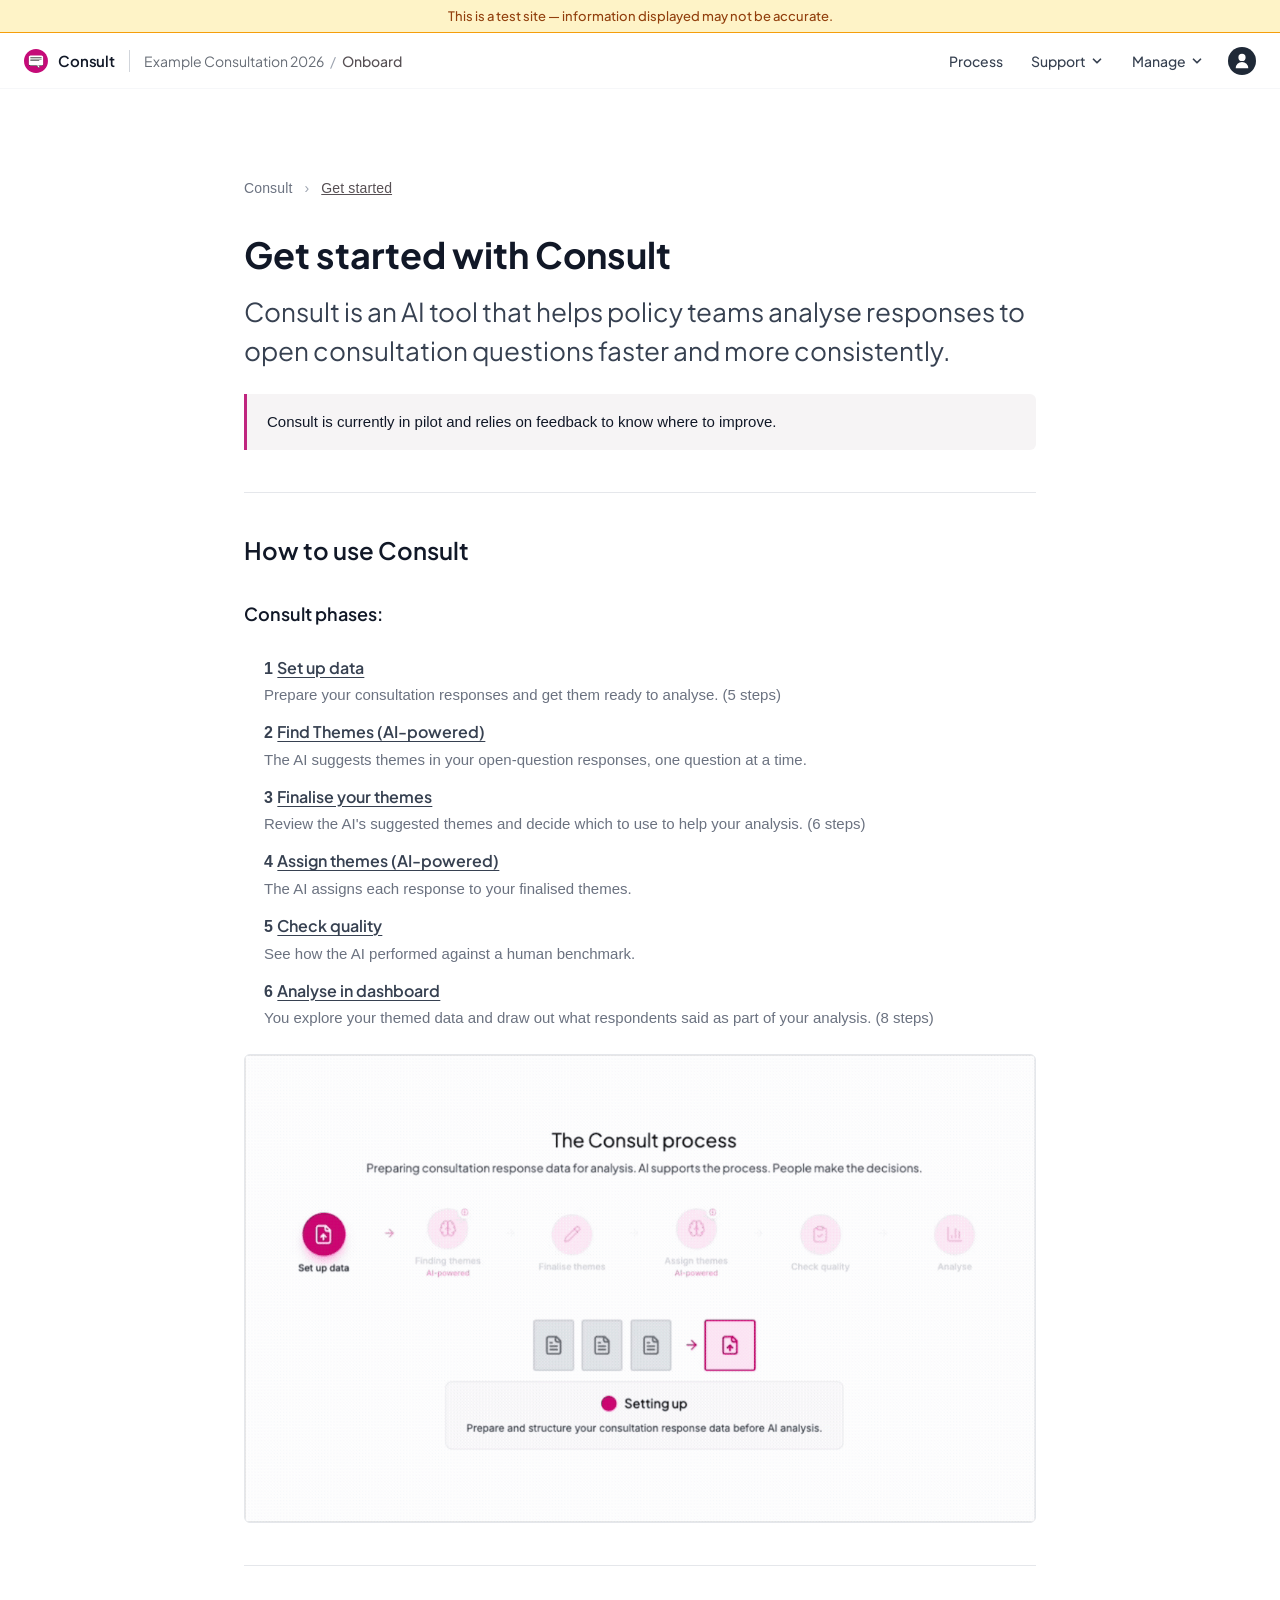
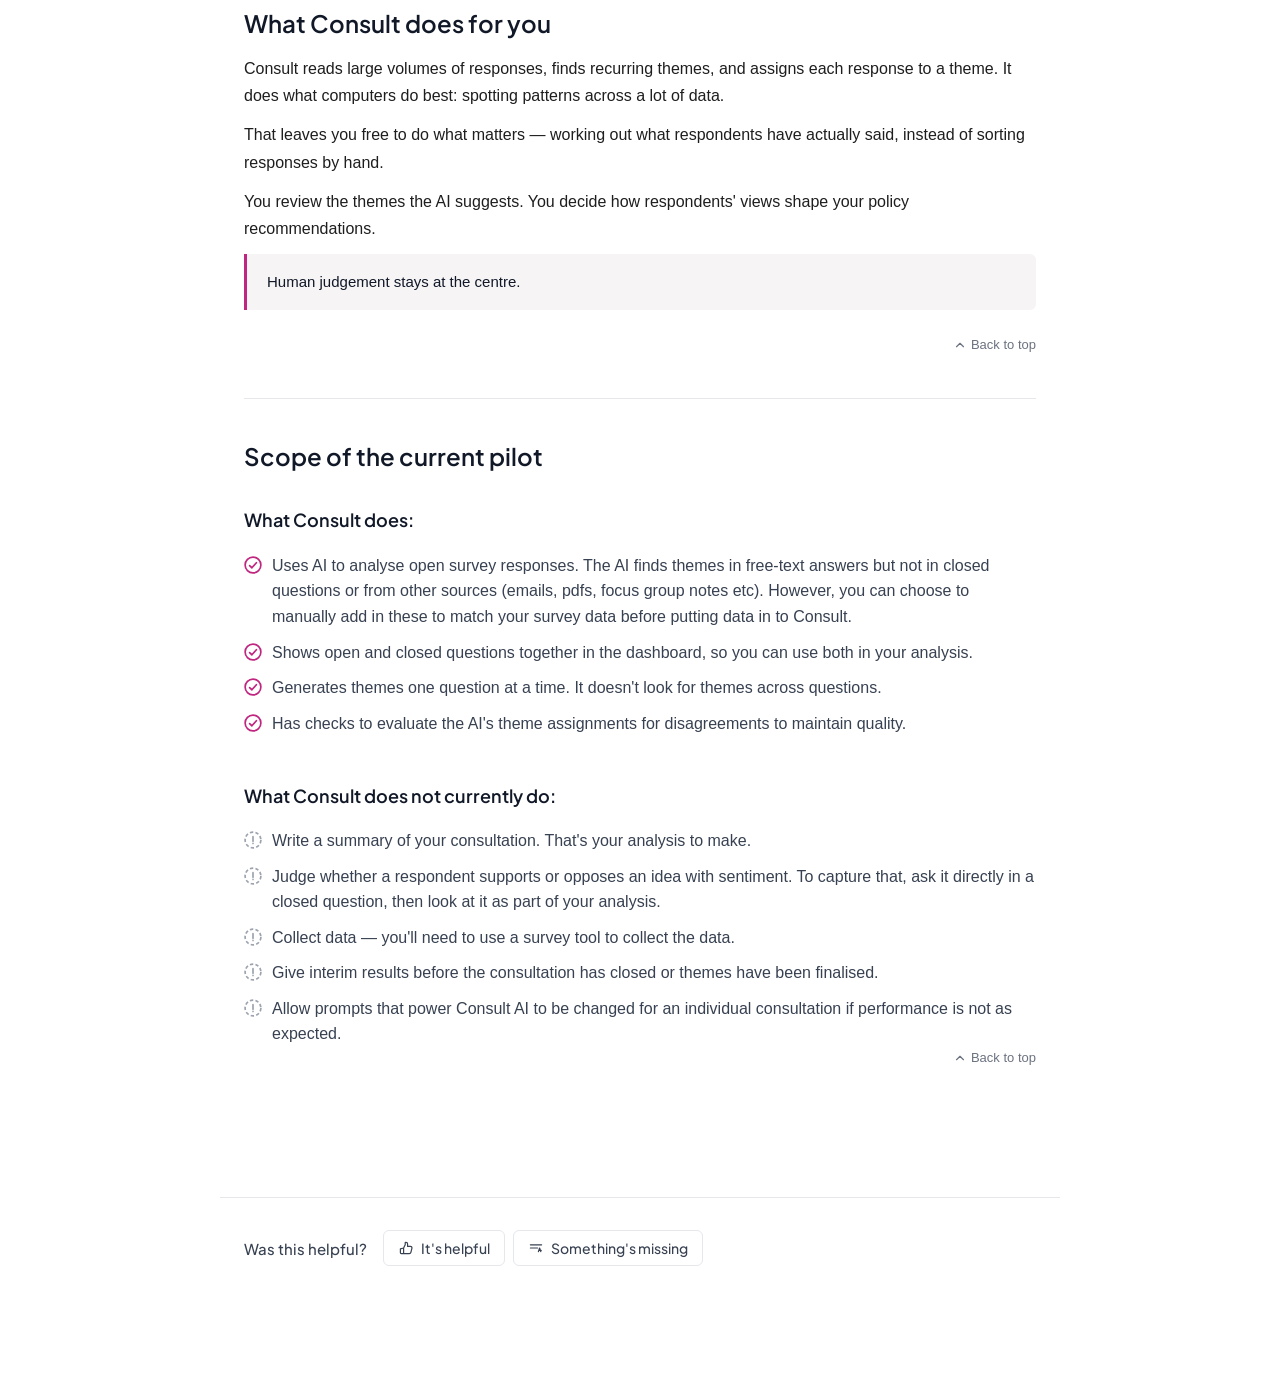
==== commit 64425d58: "content updates" ====
--- a/index.html
+++ b/index.html
@@ -85,7 +85,7 @@
           <li><span class="phase-header"><span class="number-circle-inline"> 2 </span> <a href="find.html"><strong> Find Themes (AI-powered)</strong></a></span><span class="phase-desc">The AI suggests themes in your open-question responses, one question at a time.</span></li>
           <li><span class="phase-header"><span class="number-circle-inline"> 3 </span> <a href="finalise.html"><strong> Finalise your themes</strong></a></span><span class="phase-desc">Review the AI's suggested themes and decide which to use to help your analysis. (6 steps)</span></li>
           <li><span class="phase-header"><span class="number-circle-inline"> 4 </span> <a href="assign.html"><strong> Assign themes (AI-powered)</strong></a></span><span class="phase-desc">The AI assigns each response to your finalised themes.</span></li>
-          <li><span class="phase-header"><span class="number-circle-inline"> 5 </span> <a href="check.html"><strong> Check quality</strong></a></span><span class="phase-desc">See how the AI performed against a human benchmark. (6 steps)</span></li>
+          <li><span class="phase-header"><span class="number-circle-inline"> 5 </span> <a href="check.html"><strong> Check quality</strong></a></span><span class="phase-desc">See how the AI performed against a human benchmark.</span></li>
           <li><span class="phase-header"><span class="number-circle-inline"> 6 </span> <a href="analyse.html"><strong> Analyse in dashboard</strong></a></span><span class="phase-desc">You explore your themed data and draw out what respondents said as part of your analysis. (8 steps)</span></li>
         </ol>
         <div class="gif-container">
--- a/style.css
+++ b/style.css
@@ -903,4 +903,10 @@
   font-size: 15px;
   color: #374151;
   line-height: 1.2;
+}
+
+/* ── Text links ── */
+.text-link {
+  color: #c0257f;
+  text-decoration: underline;
 }
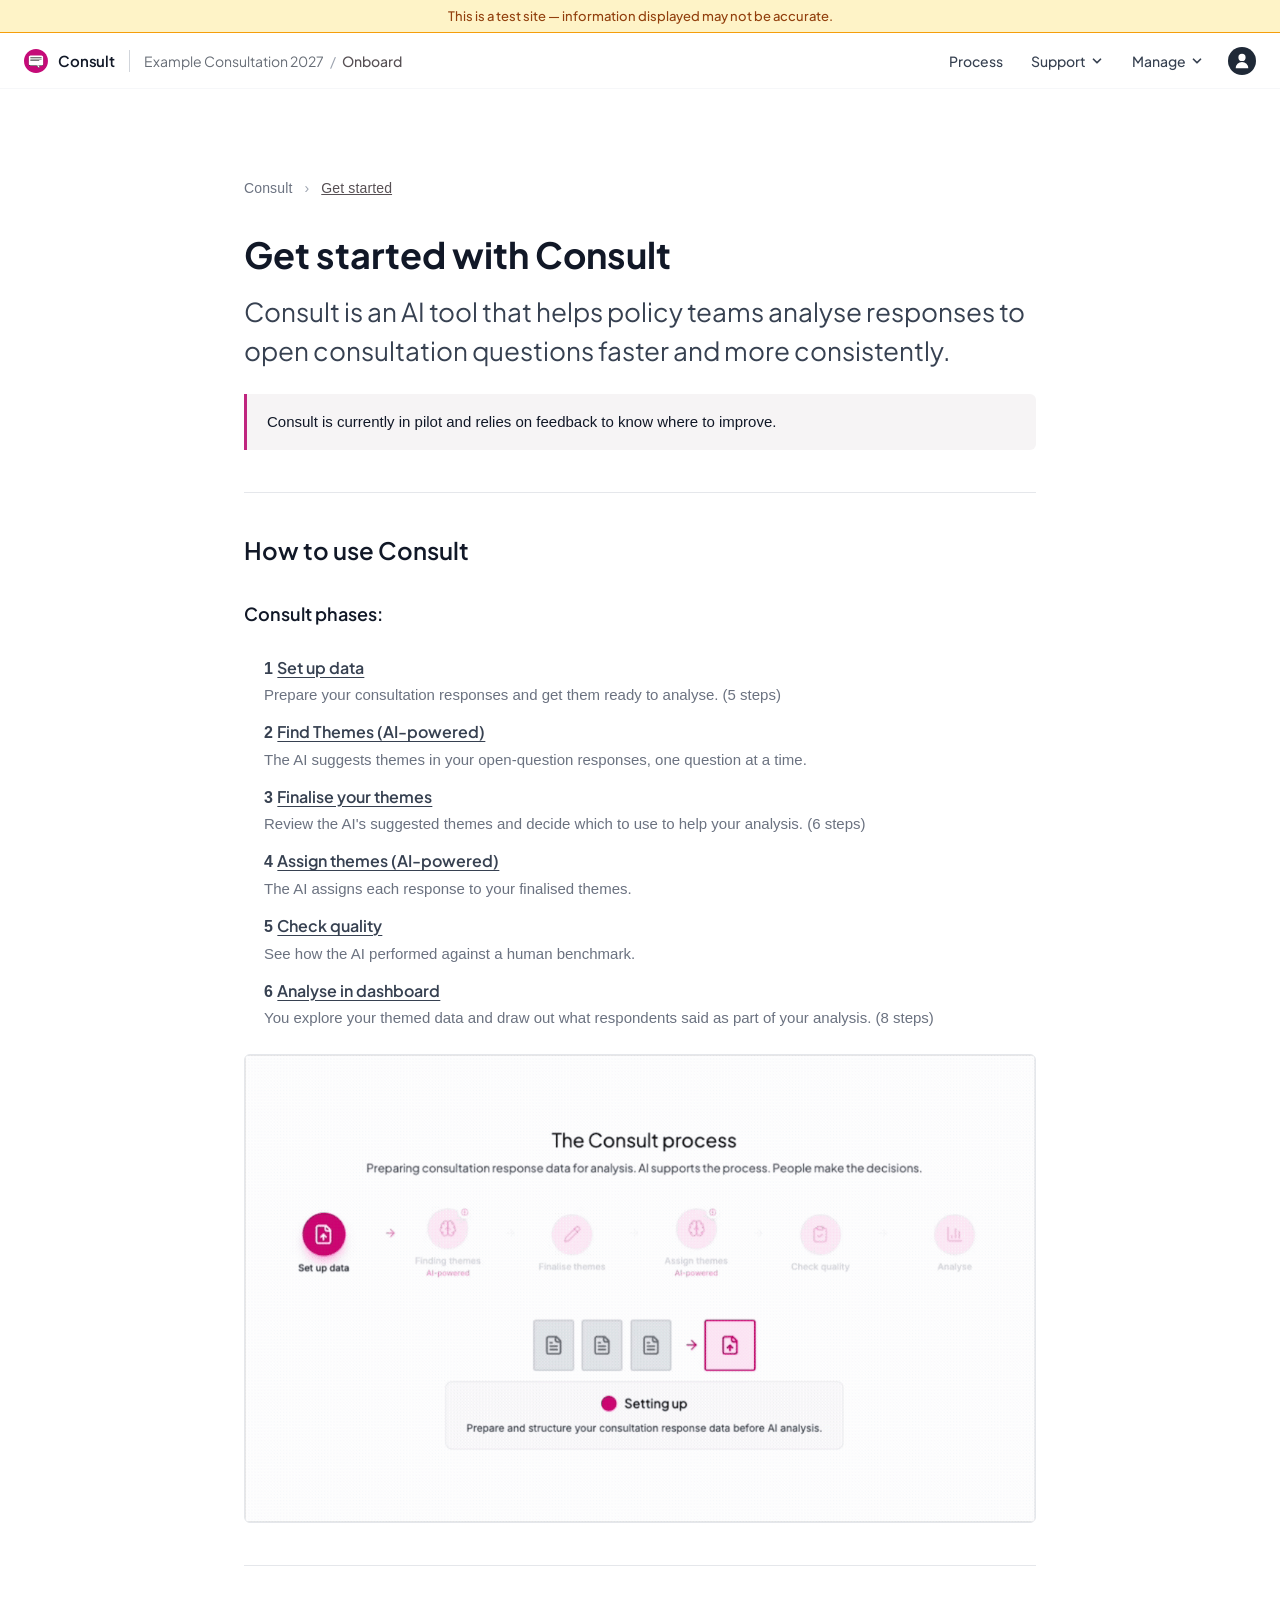
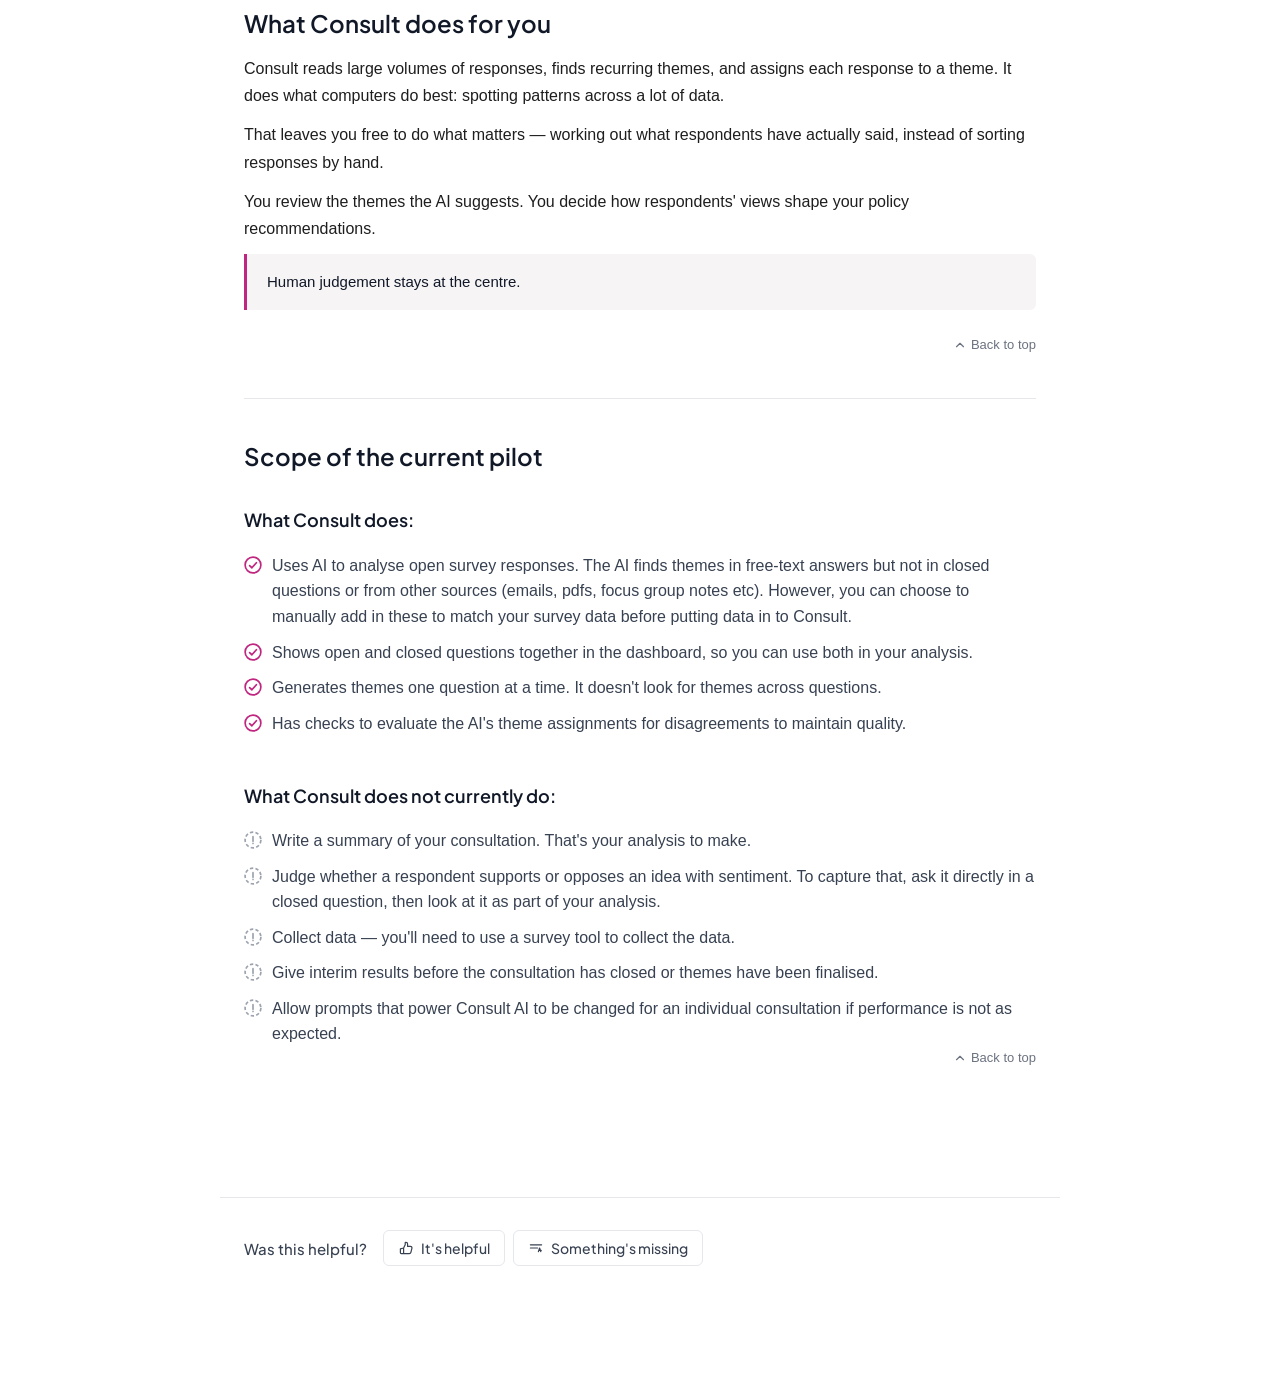
==== commit 21b58c7c: "update after new install on laptop" ====
--- a/index.html
+++ b/index.html
@@ -25,7 +25,7 @@
       <div class="divider"></div>
 
       <nav class="breadcrumb" aria-label="breadcrumb">
-        <span class="breadcrumb-page">Example Consultation 2026</span>
+        <span class="breadcrumb-page">Example Consultation 2027</span>
         <span class="breadcrumb-sep">/</span>
         <span class="breadcrumb-current">Onboard</span>
       </nav>
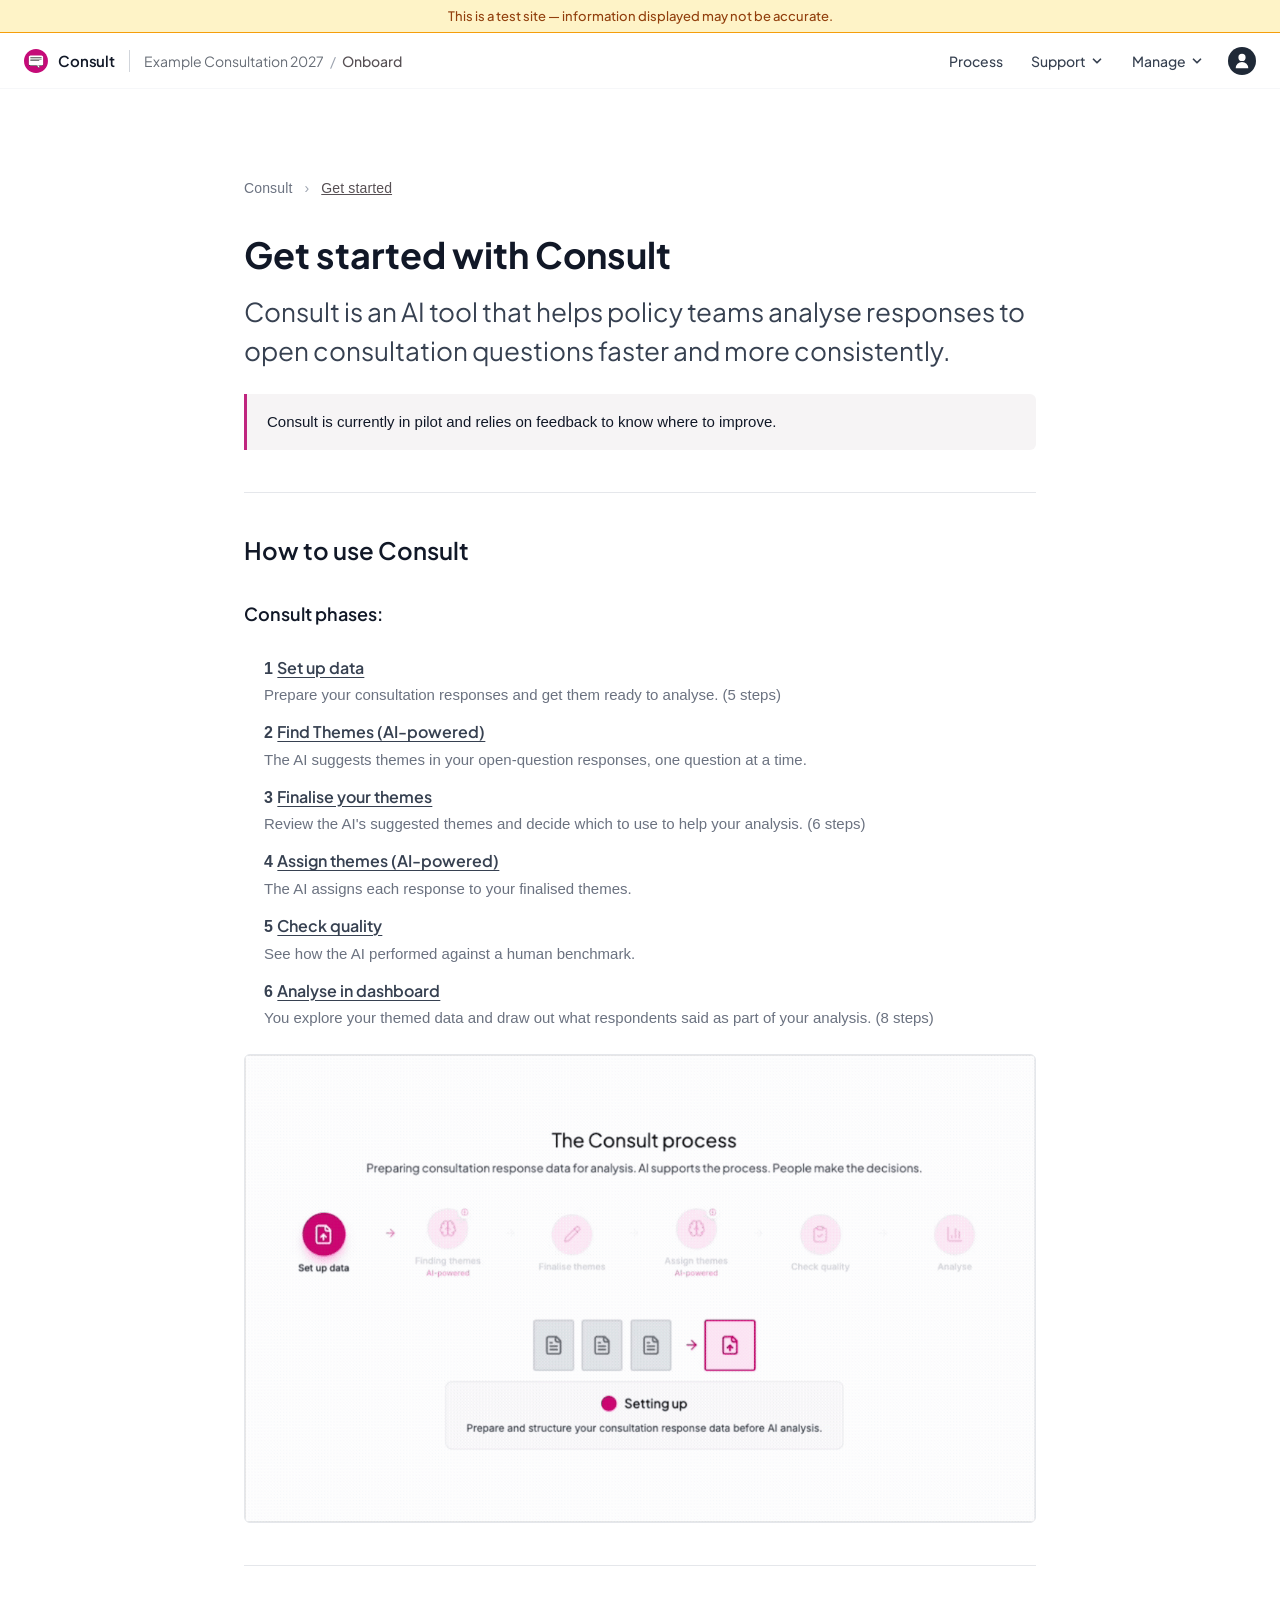
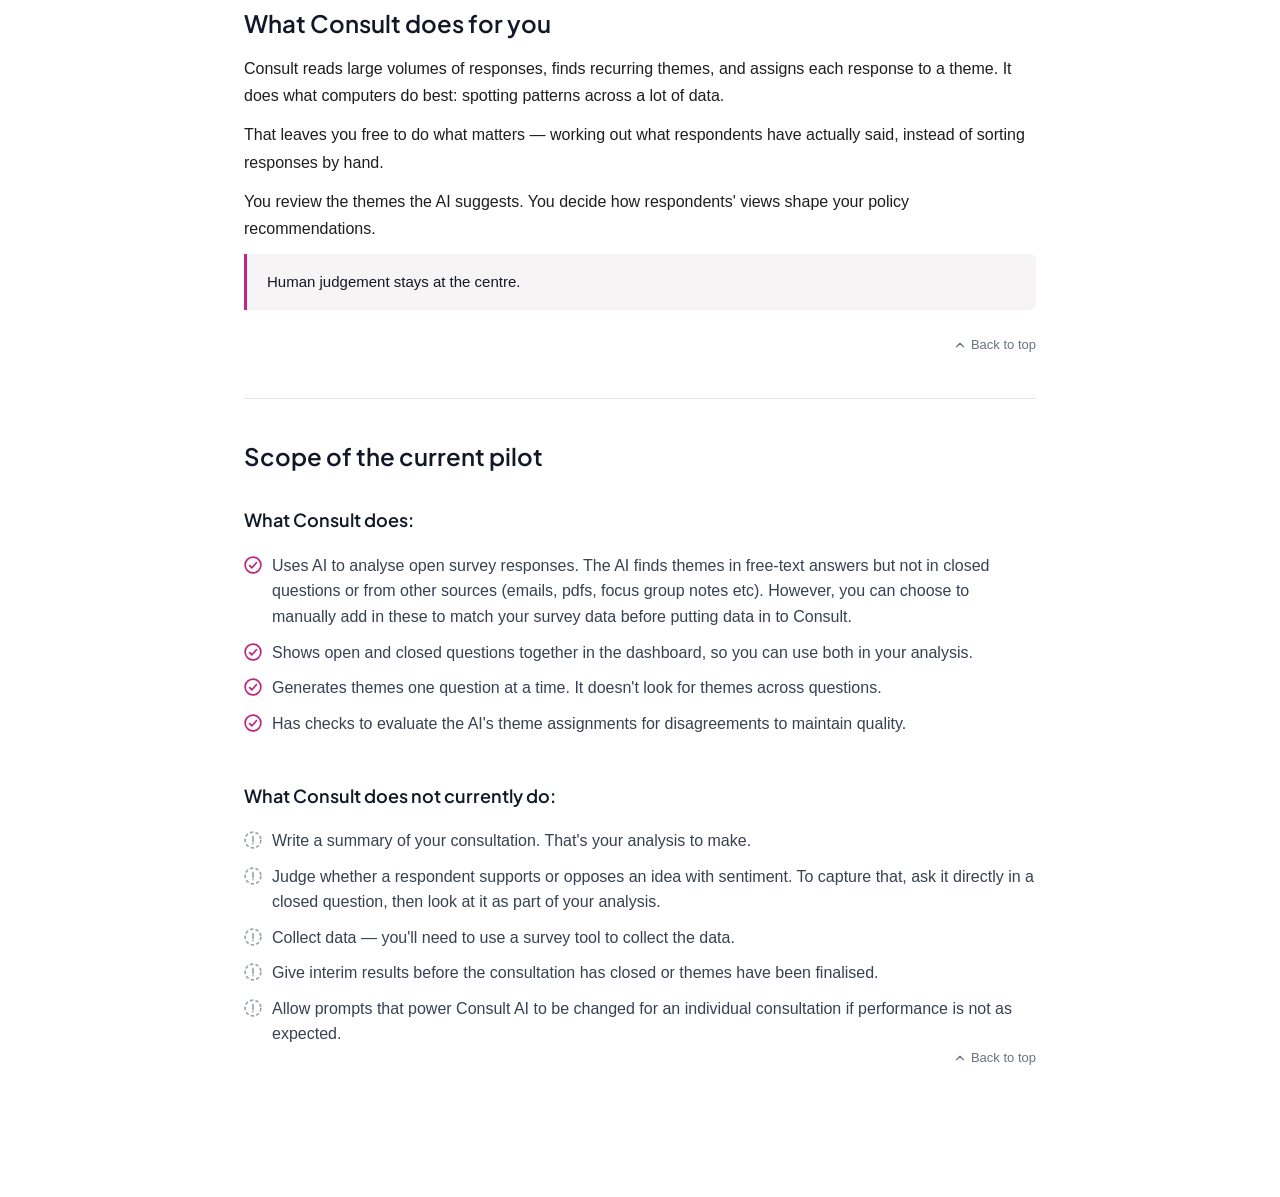
==== commit dff56f3c: "remove feedback component" ====
--- a/index.html
+++ b/index.html
@@ -164,36 +164,7 @@
 </section>
       </article>
    
-      <div class="feedback-block">
-        <div class="feedback-prompt">
-          <span class="feedback-label">Was this helpful?</span>
-          <div class="feedback-buttons">
-            <button class="feedback-btn" id="btn-helpful" onclick="showFeedback('helpful')">
-              <svg viewBox="0 0 20 20" fill="none" stroke="currentColor" stroke-width="1.5" stroke-linecap="round" stroke-linejoin="round" aria-hidden="true">
-                <path d="M7 10V17M3 11v5a1 1 0 001 1h10.17a2 2 0 001.94-1.515l1.4-5.6A2 2 0 0015.571 8H12V5a2 2 0 00-2-2h-.5a.5.5 0 00-.5.5V6L7 10z"/>
-              </svg>
-              It's helpful
-            </button>
-            <button class="feedback-btn" id="btn-missing" onclick="showFeedback('missing')">
-              <svg viewBox="0 0 20 20" fill="none" stroke="currentColor" stroke-width="1.5" stroke-linecap="round" stroke-linejoin="round" aria-hidden="true">
-                <path d="M3 6h14M3 10h9"/>
-                <path d="M13 14.5l1.5-4.5 1.5 4.5M13.5 13h3"/>
-              </svg>
-              Something's missing
-            </button>
-          </div>
-        </div>
-
-        <div class="feedback-expanded" id="feedback-expanded" style="display:none">
-          <p class="feedback-question" id="feedback-question"></p>
-          <textarea class="feedback-textarea" id="feedback-textarea" rows="3"></textarea>
-          <button class="feedback-send" onclick="sendFeedback()">Send feedback</button>
-        </div>
-
-        <div class="feedback-thanks" id="feedback-thanks" style="display:none">
-          <span>Thanks for your feedback.</span>
-        </div>
-      </div>
+      
 
     </div>
       </main>
--- a/style.css
+++ b/style.css
@@ -909,4 +909,119 @@
 .text-link {
   color: #c0257f;
   text-decoration: underline;
+}
+
+/* ── User research prompt ──
+   Small, lightweight nudge to take part in user research.
+   Show either link, or both — just include/omit the <a> you want.
+   See the snippet variants in any page comment or the README. */
+.research-prompt {
+  display: flex;
+  align-items: center;
+  gap: 16px;
+  flex-wrap: wrap;
+  max-width: 840px;
+  background: #fdf2f8;
+  border: 1px solid #E5E7EB;
+  border-radius: 8px;
+  padding: 16px 20px;
+  margin: 28px 0;
+}
+
+.research-prompt__icon {
+  flex-shrink: 0;
+  width: 40px;
+  height: 40px;
+  border-radius: 50%;
+  background: #f7d0e8;
+  color: #c0257f;
+  display: flex;
+  align-items: center;
+  justify-content: center;
+}
+
+.research-prompt__icon svg {
+  width: 20px;
+  height: 20px;
+}
+
+.research-prompt__text {
+  flex: 1 1 240px;
+  min-width: 0;
+}
+
+.research-prompt__title {
+  font-size: 15px;
+  font-weight: 600;
+  color: #111827;
+  font-family: 'Plus Jakarta Sans', Arial, sans-serif;
+  margin: 0 0 2px;
+}
+
+.research-prompt__desc {
+  font-size: 14px;
+  color: #6B7280;
+  line-height: 1.5;
+  margin: 0;
+}
+
+.research-prompt__actions {
+  display: flex;
+  gap: 8px;
+  flex-shrink: 0;
+  flex-wrap: wrap;
+}
+
+.research-prompt__btn {
+  display: inline-flex;
+  align-items: center;
+  gap: 7px;
+  padding: 8px 14px;
+  font-size: 14px;
+  font-weight: 500;
+  border-radius: 6px;
+  text-decoration: none;
+  cursor: pointer;
+  font-family: inherit;
+  white-space: nowrap;
+  transition: background 0.15s ease, border-color 0.15s ease;
+}
+
+.research-prompt__btn svg {
+  width: 15px;
+  height: 15px;
+  flex-shrink: 0;
+}
+
+/* Primary action — book a session */
+.research-prompt__btn--book {
+  background: #c0257f;
+  color: #ffffff;
+  border: 1px solid #c0257f;
+}
+
+.research-prompt__btn--book:hover {
+  background: #a81e6e;
+  border-color: #a81e6e;
+}
+
+/* Secondary action — complete the survey */
+.research-prompt__btn--survey {
+  background: #ffffff;
+  color: #0F766E;
+  border: 1px solid #0D9488;
+}
+
+.research-prompt__btn--survey:hover {
+  background: #F0FDFA;
+}
+
+@media (max-width: 560px) {
+  .research-prompt__actions {
+    width: 100%;
+  }
+  .research-prompt__btn {
+    flex: 1 1 auto;
+    justify-content: center;
+  }
 }
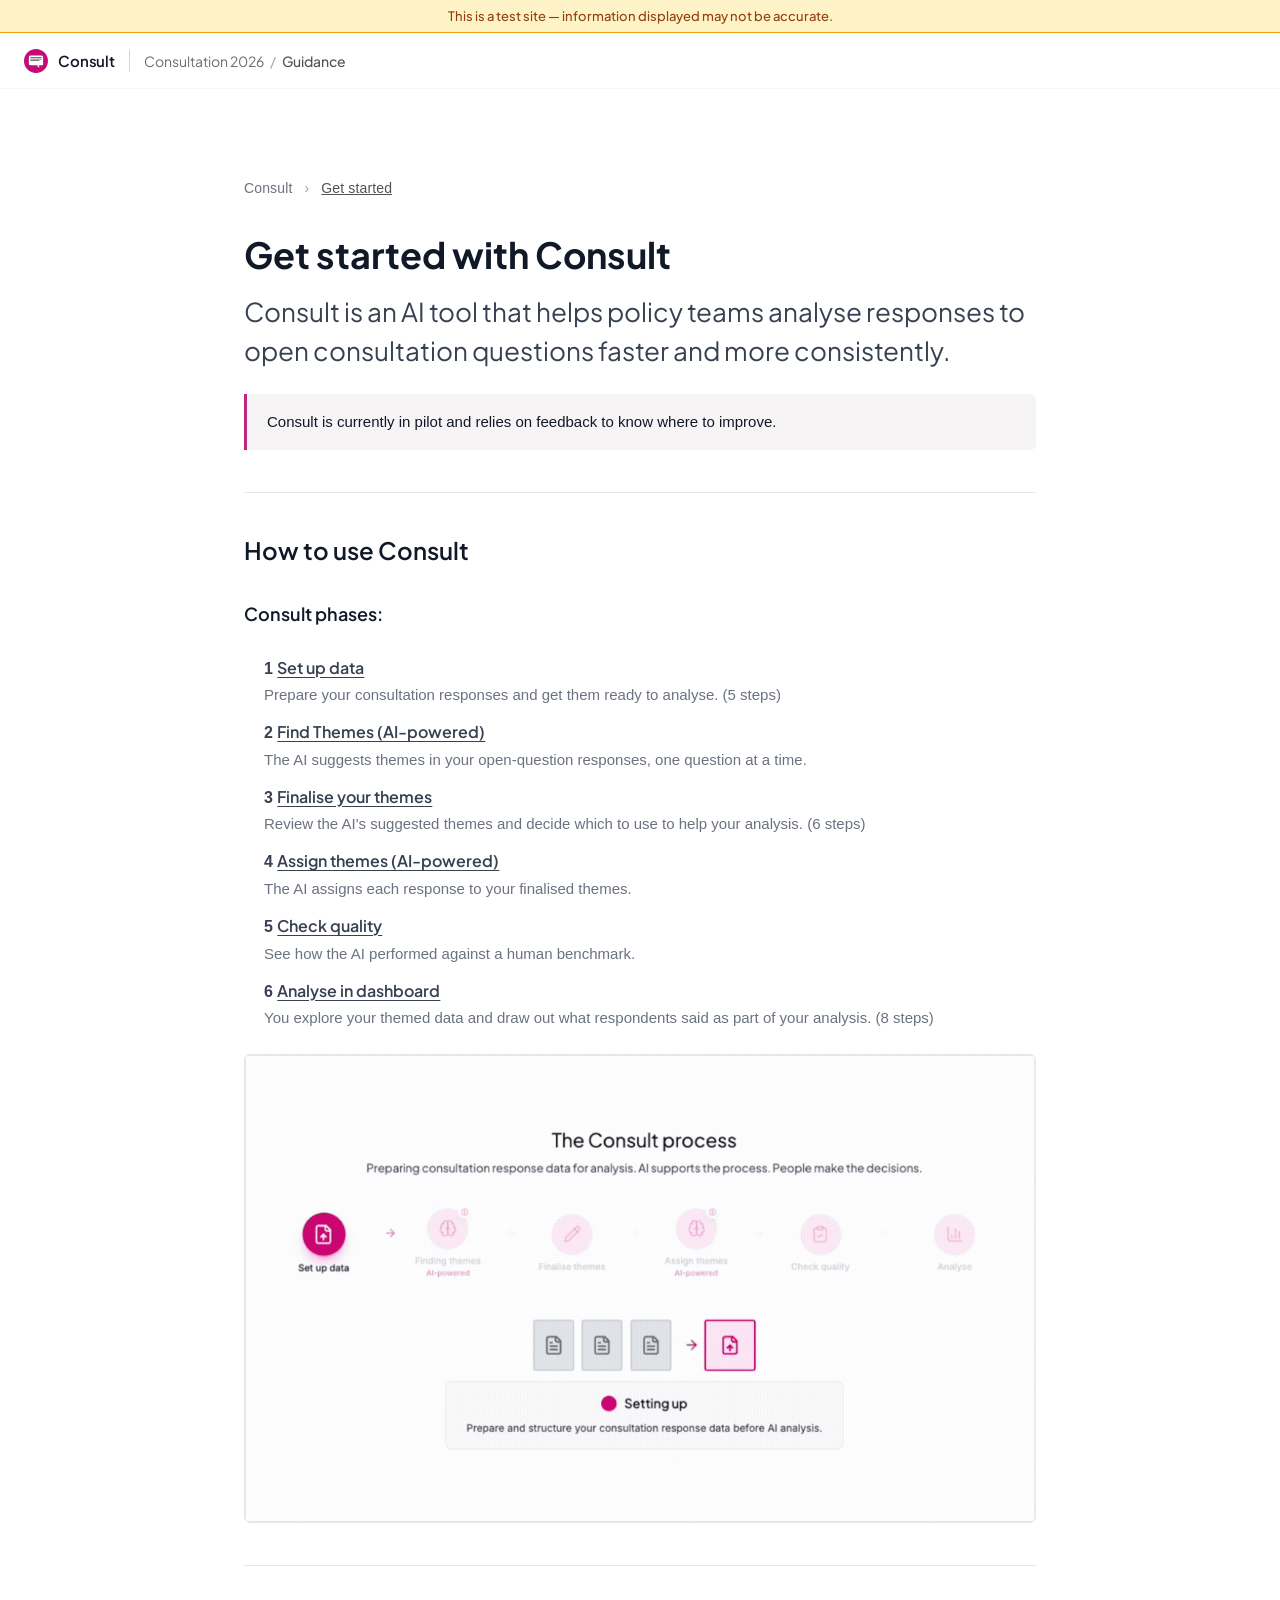
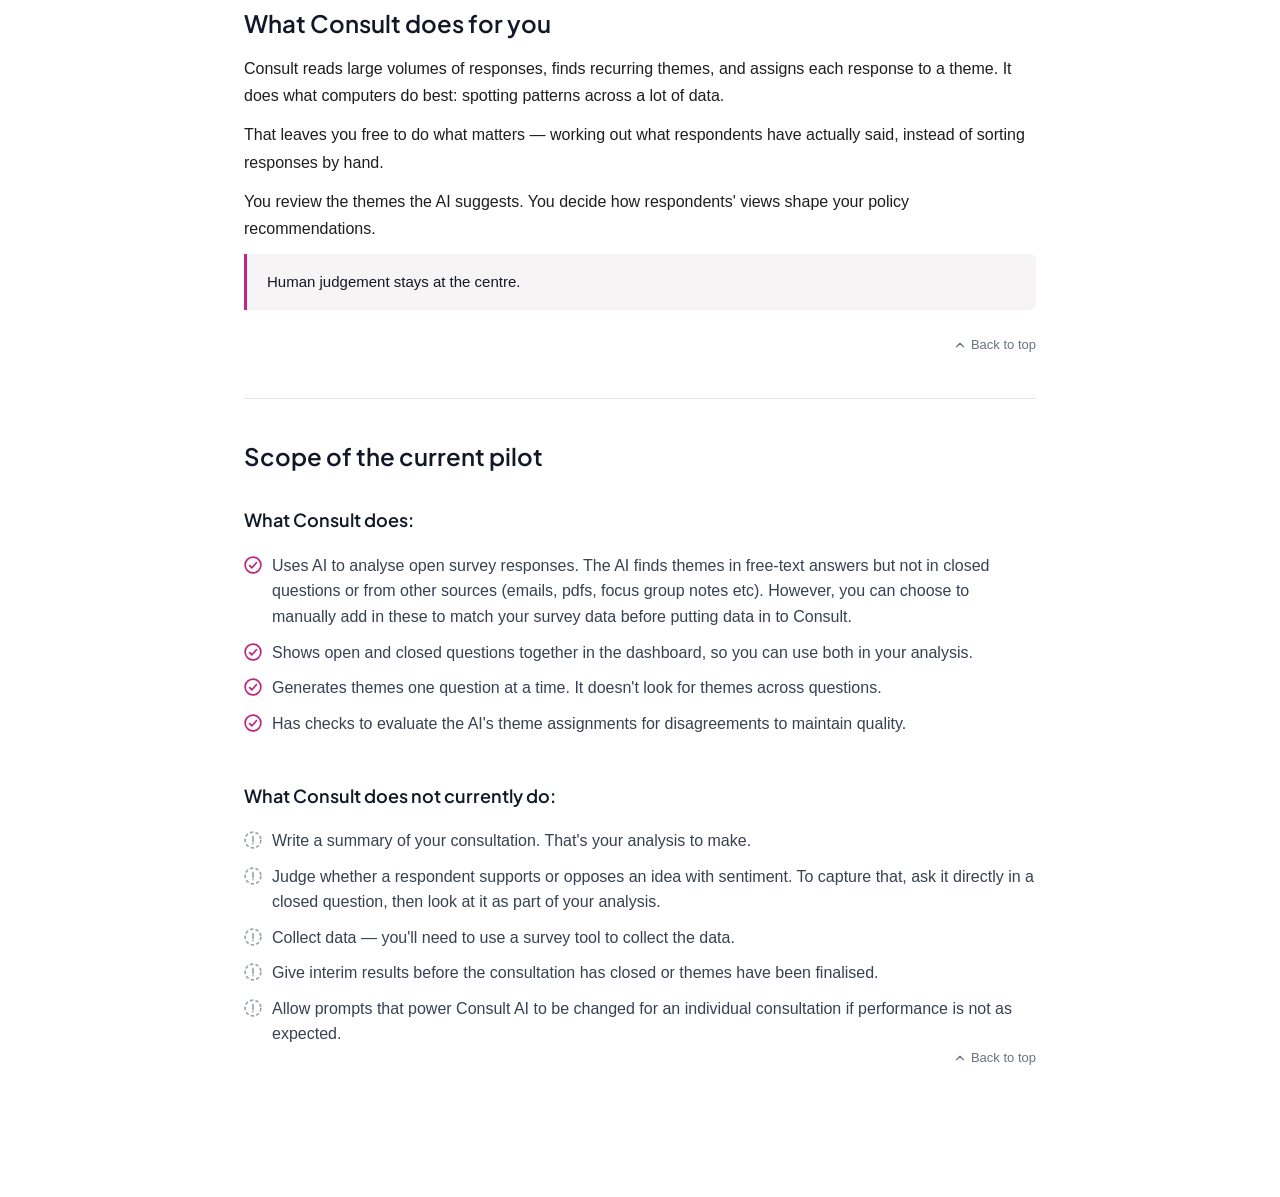
==== commit aeaea895: "update header as won't be replaced" ====
--- a/index.html
+++ b/index.html
@@ -25,39 +25,13 @@
       <div class="divider"></div>
 
       <nav class="breadcrumb" aria-label="breadcrumb">
-        <span class="breadcrumb-page">Example Consultation 2027</span>
+        <span class="breadcrumb-page">Consultation 2026</span>
         <span class="breadcrumb-sep">/</span>
-        <span class="breadcrumb-current">Onboard</span>
+        <span class="breadcrumb-current">Guidance</span>
       </nav>
 
     </div>
 
-    <!-- Right: nav links + avatar -->
-    <div class="header-right">
-
-      <a href="#" class="nav-link">Process</a>
-
-      <button class="nav-link" aria-haspopup="true">
-        Support
-        <svg class="chevron" viewBox="0 0 16 16">
-          <polyline points="4 6 8 10 12 6"/>
-        </svg>
-      </button>
-
-      <button class="nav-link" aria-haspopup="true">
-        Manage
-        <svg class="chevron" viewBox="0 0 16 16">
-          <polyline points="4 6 8 10 12 6"/>
-        </svg>
-      </button>
-
-      <div class="avatar" role="button" aria-label="User account" tabindex="0">
-        <svg viewBox="0 0 20 20" xmlns="http://www.w3.org/2000/svg">
-          <path d="M10 10a4 4 0 100-8 4 4 0 000 8zm-7 8a7 7 0 1114 0H3z"/>
-        </svg>
-      </div>
-
-    </div>
 
   </header>
   <main class="main" id="top">
--- a/style.css
+++ b/style.css
@@ -911,10 +911,7 @@
   text-decoration: underline;
 }
 
-/* ── User research prompt ──
-   Small, lightweight nudge to take part in user research.
-   Show either link, or both — just include/omit the <a> you want.
-   See the snippet variants in any page comment or the README. */
+/* ── User research prompt ── */
 .research-prompt {
   display: flex;
   align-items: center;
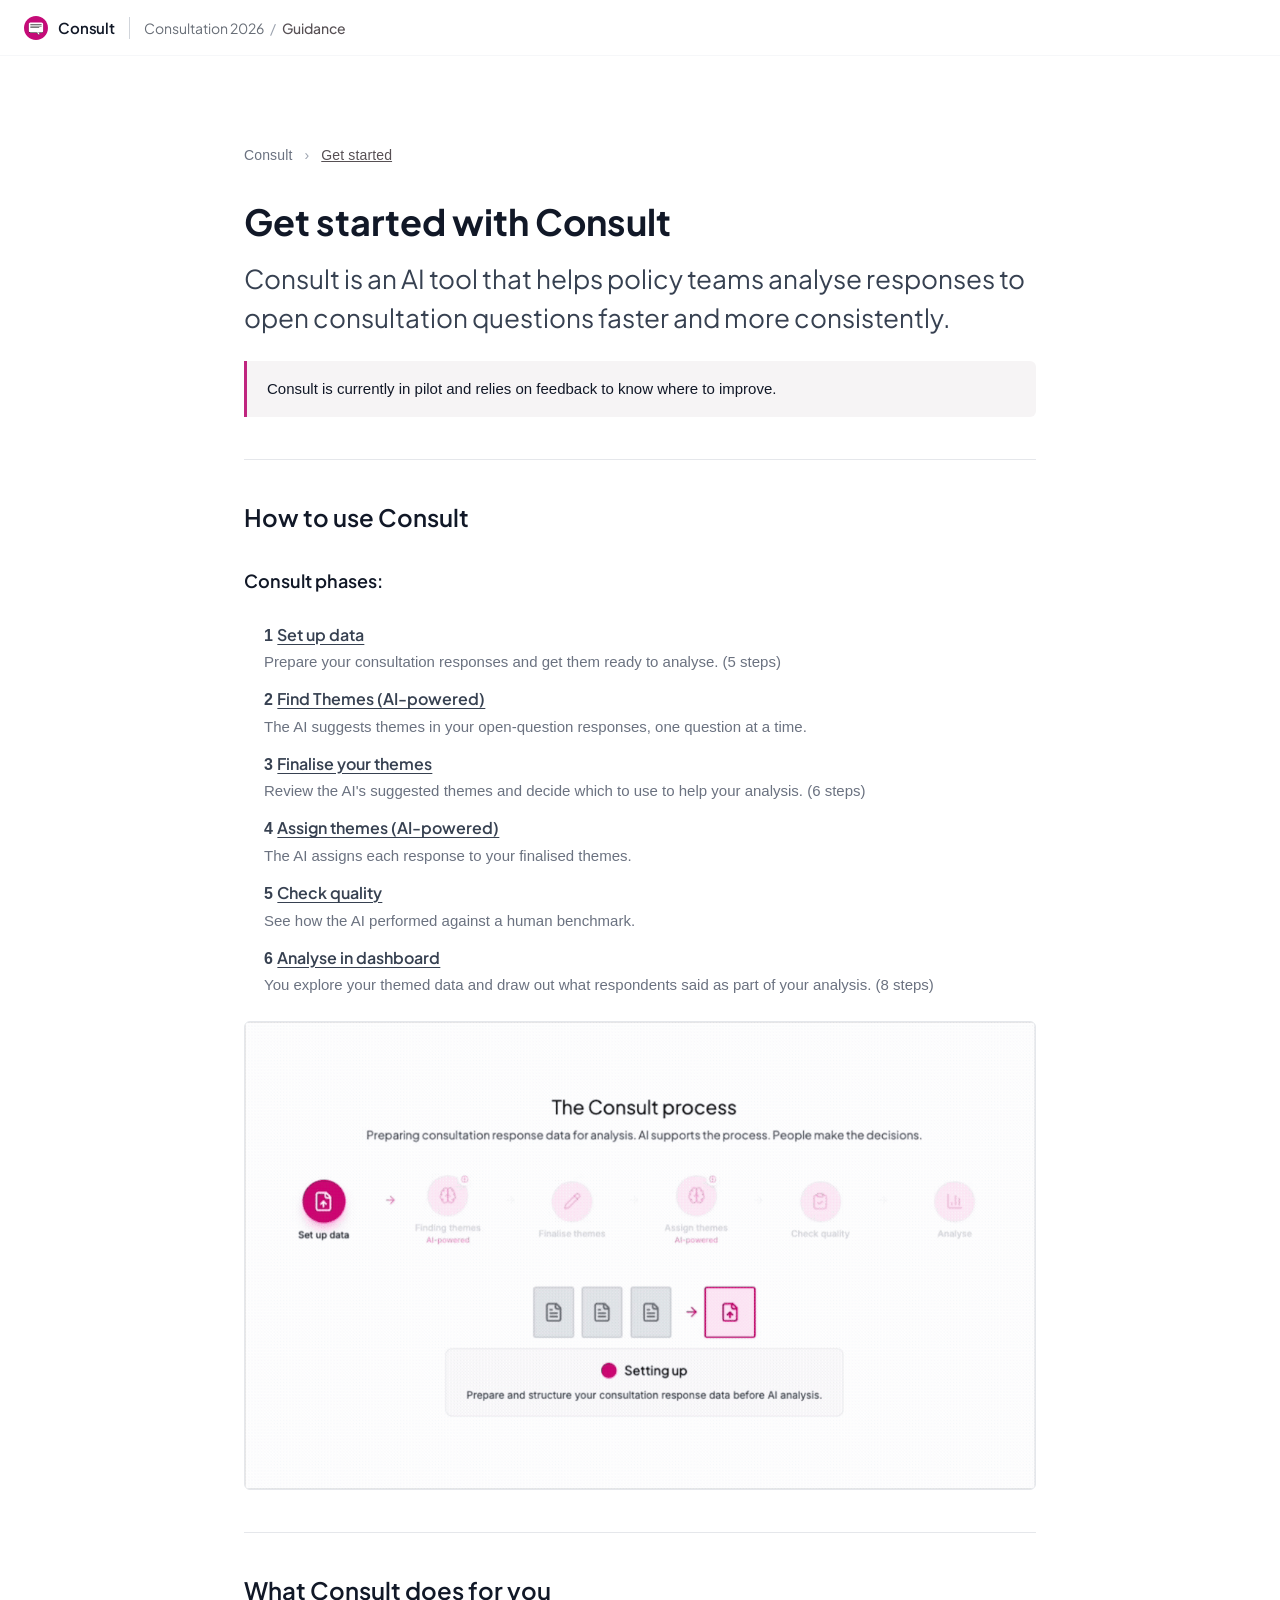
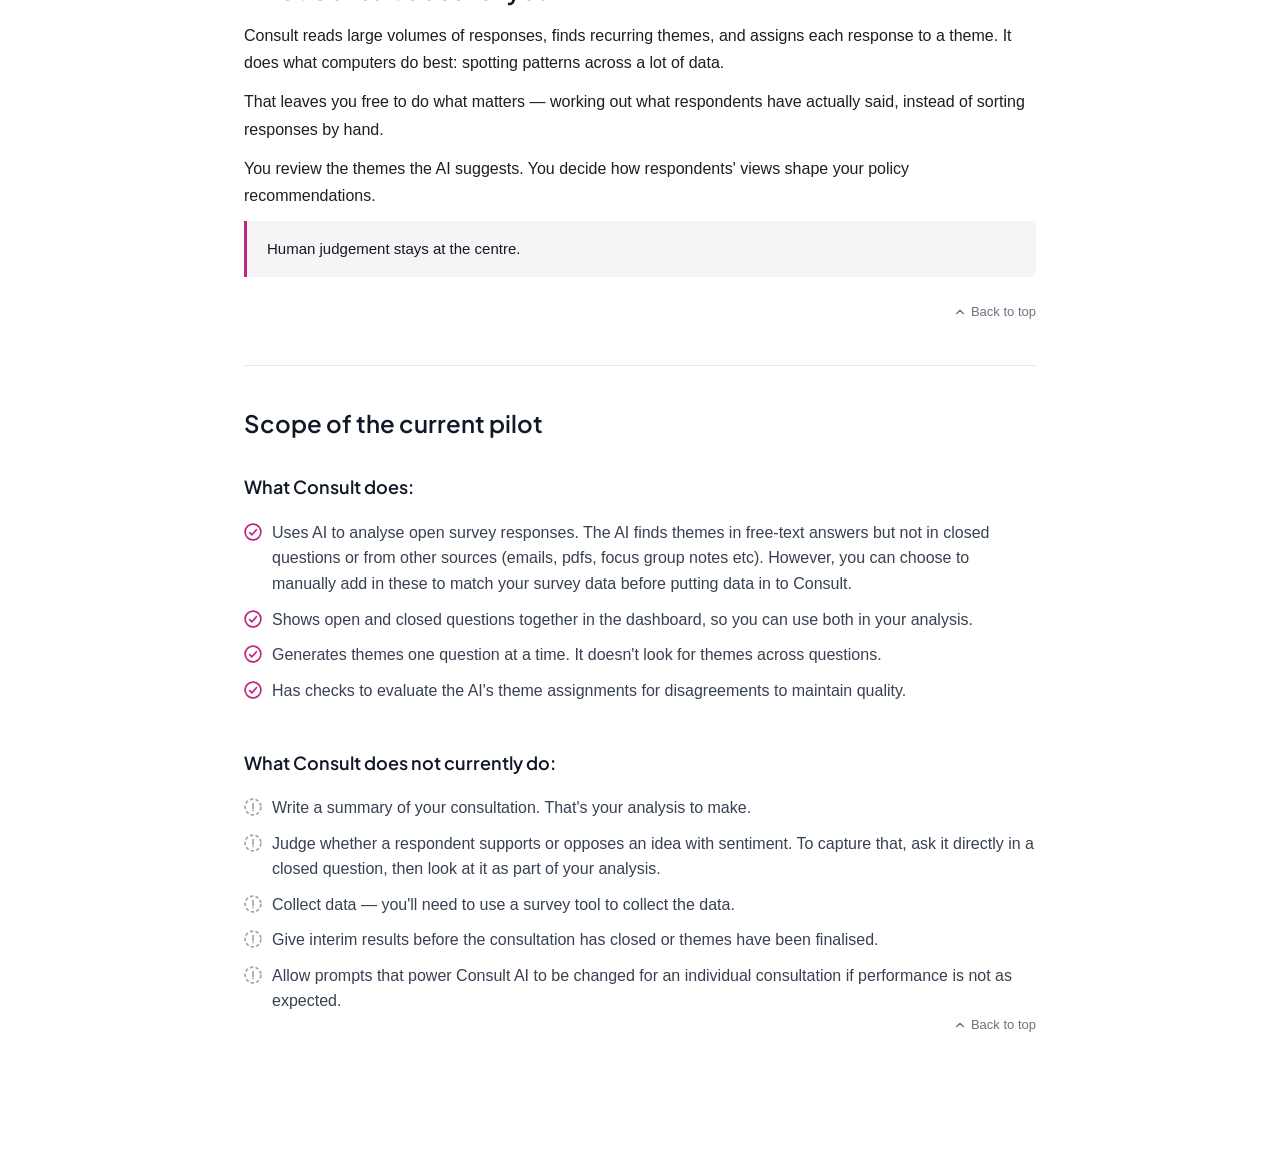
==== commit 1cac5711: "Remove test banner at top" ====
--- a/index.html
+++ b/index.html
@@ -9,9 +9,6 @@
 </head>
 <body>
 
-  <div class="test-banner">
-    This is a test site — information displayed may not be accurate.
-  </div>
 
   <header class="header">
 
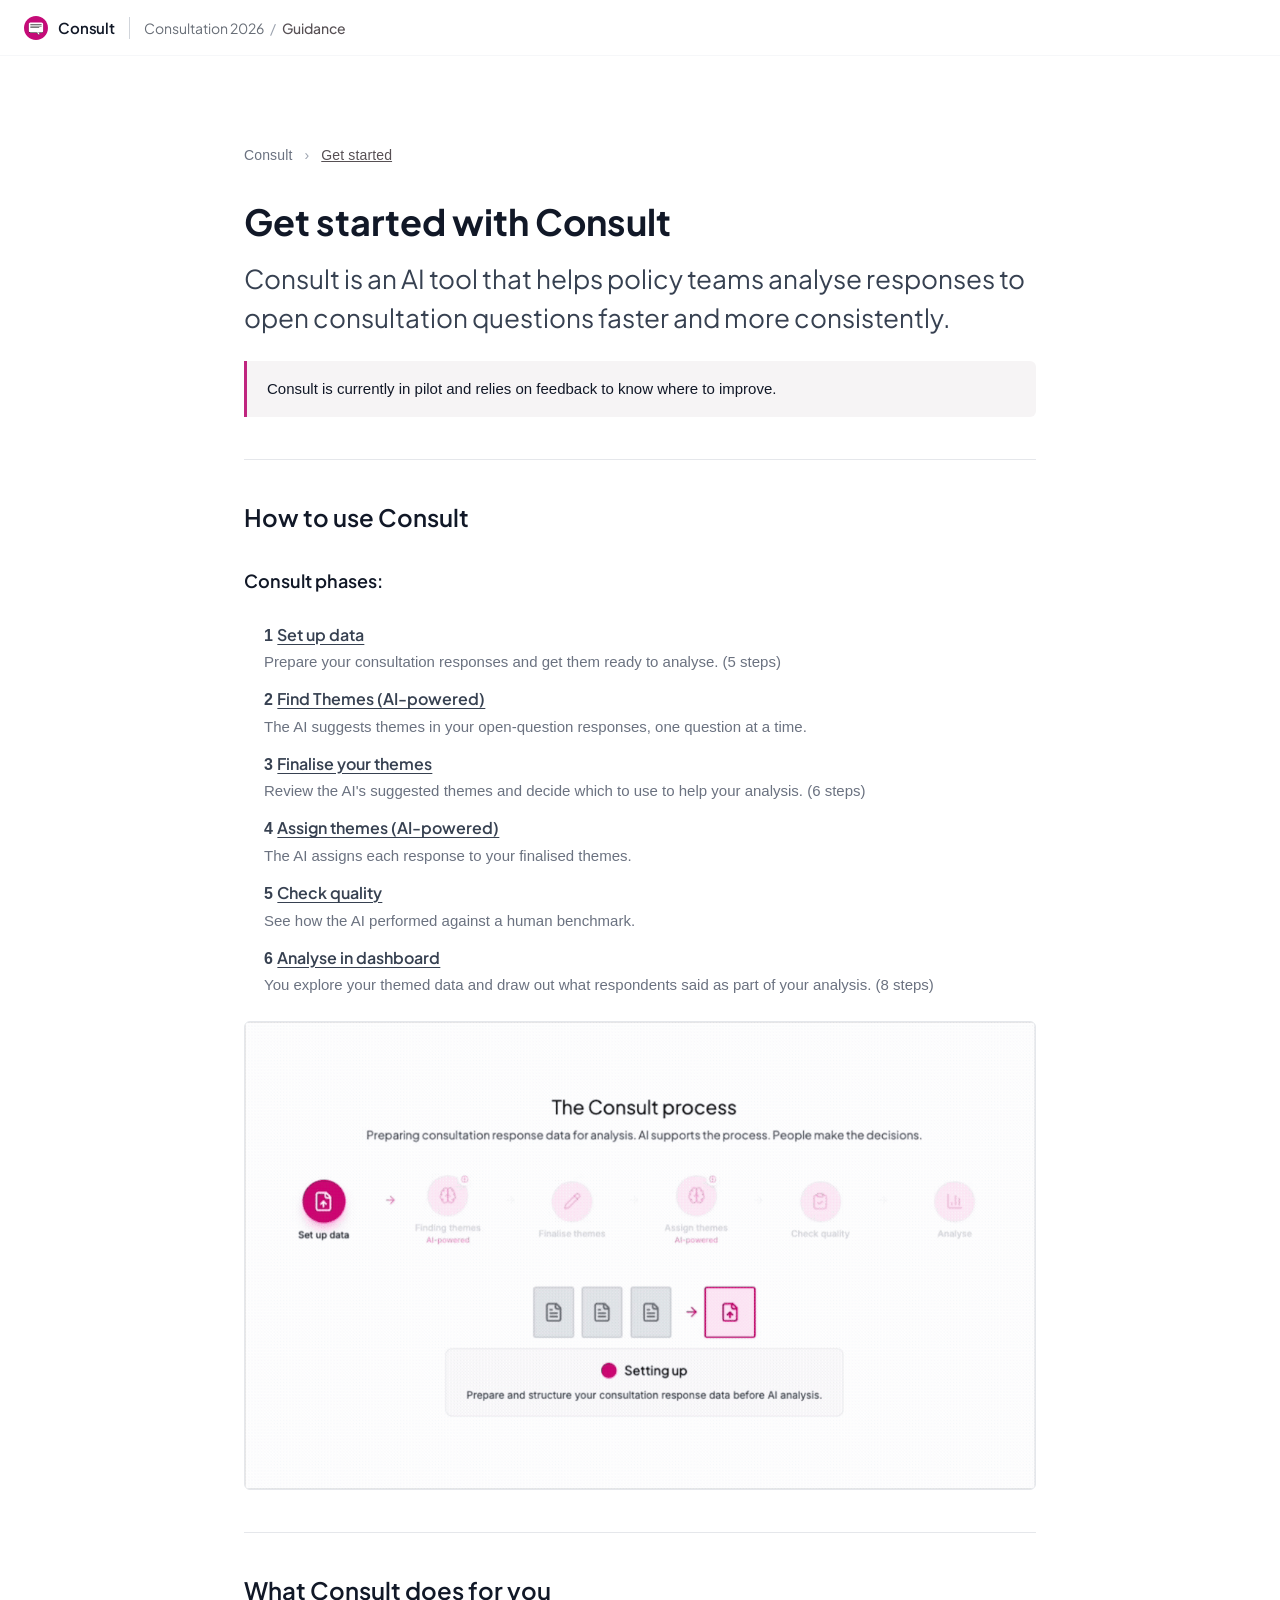
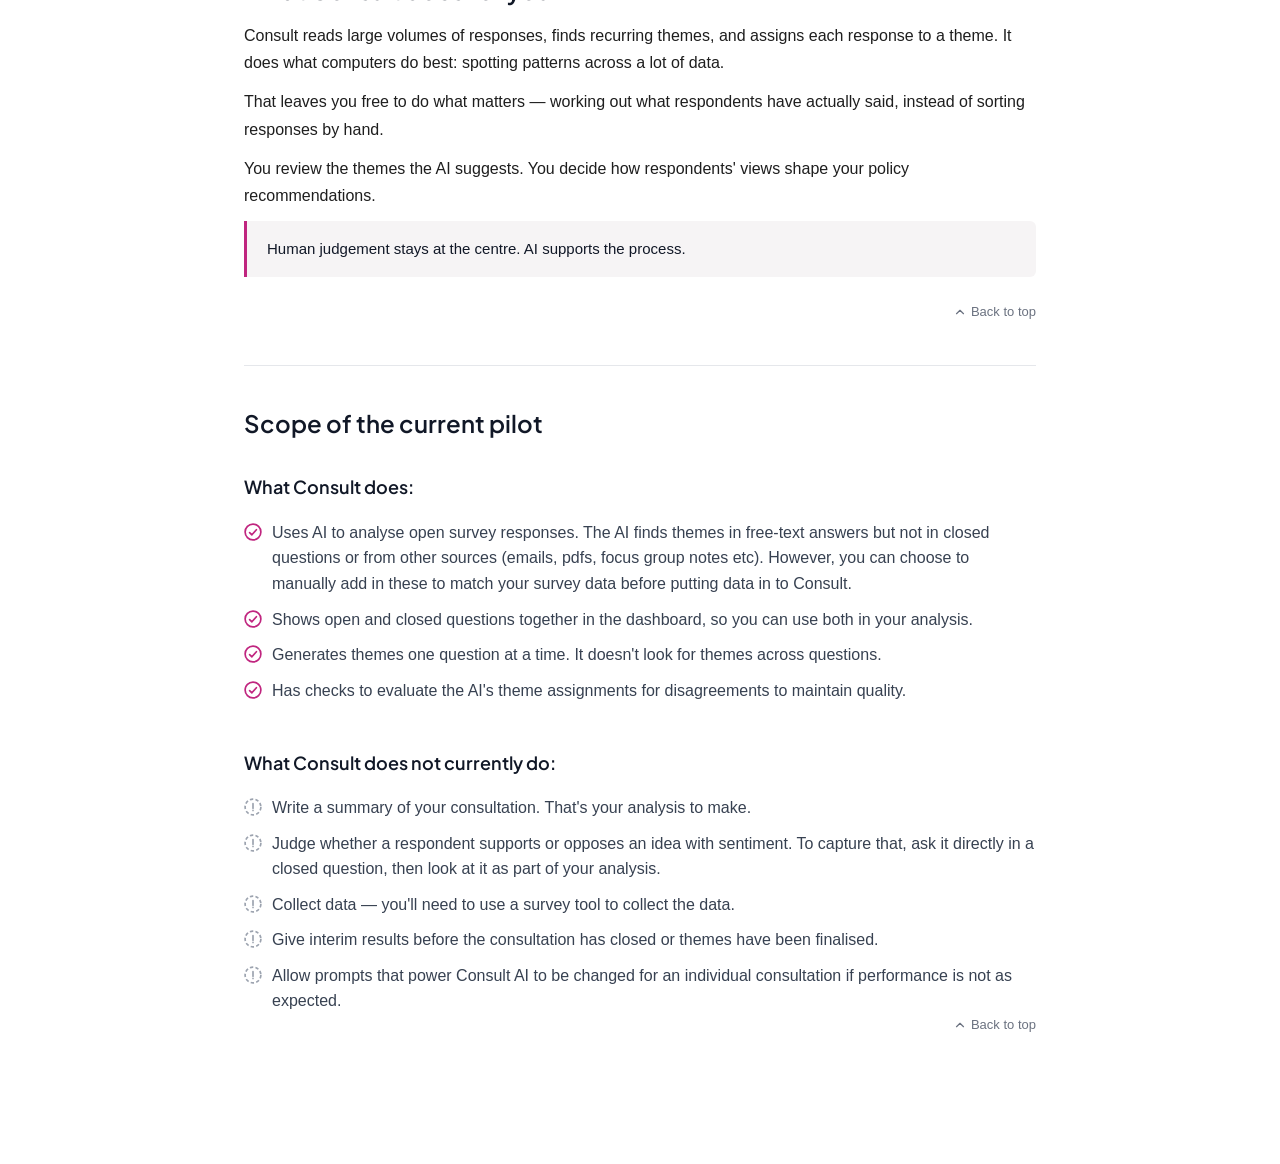
==== commit 380ac994: "Update spaces and step 3 parts" ====
--- a/index.html
+++ b/index.html
@@ -73,7 +73,7 @@
           </p>
           <p>You review the themes the AI suggests. You decide how respondents' views shape your policy recommendations.
           </p>
-          <p class="callout">Human judgement stays at the centre.</p>
+          <p class="callout">Human judgement stays at the centre. AI supports the process.</p>
         </div>
 
         <a href="#top" class="back-to-top"><svg xmlns="http://www.w3.org/2000/svg" width="14" height="14" viewBox="0 0 24 24" fill="none" stroke="currentColor" stroke-width="2" stroke-linecap="round" stroke-linejoin="round"><polyline points="18 15 12 9 6 15"></polyline></svg>Back to top</a>
